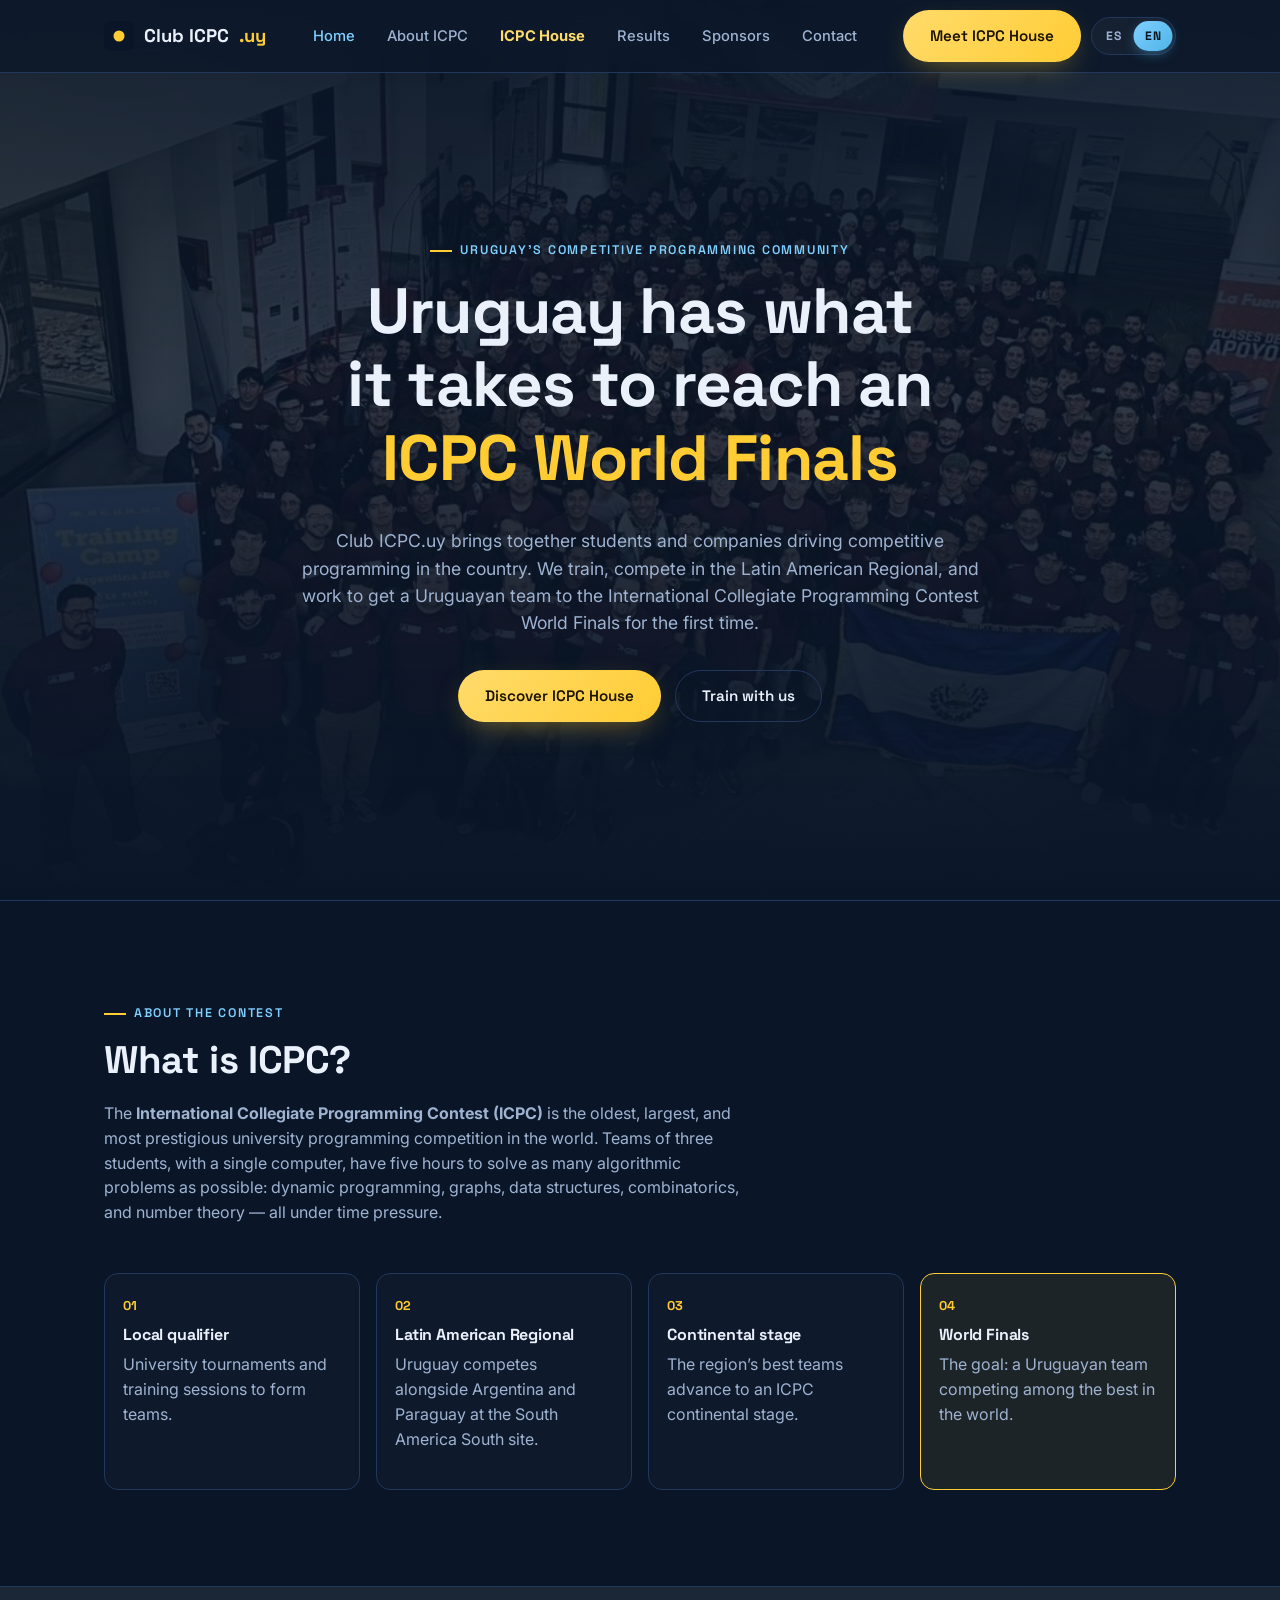
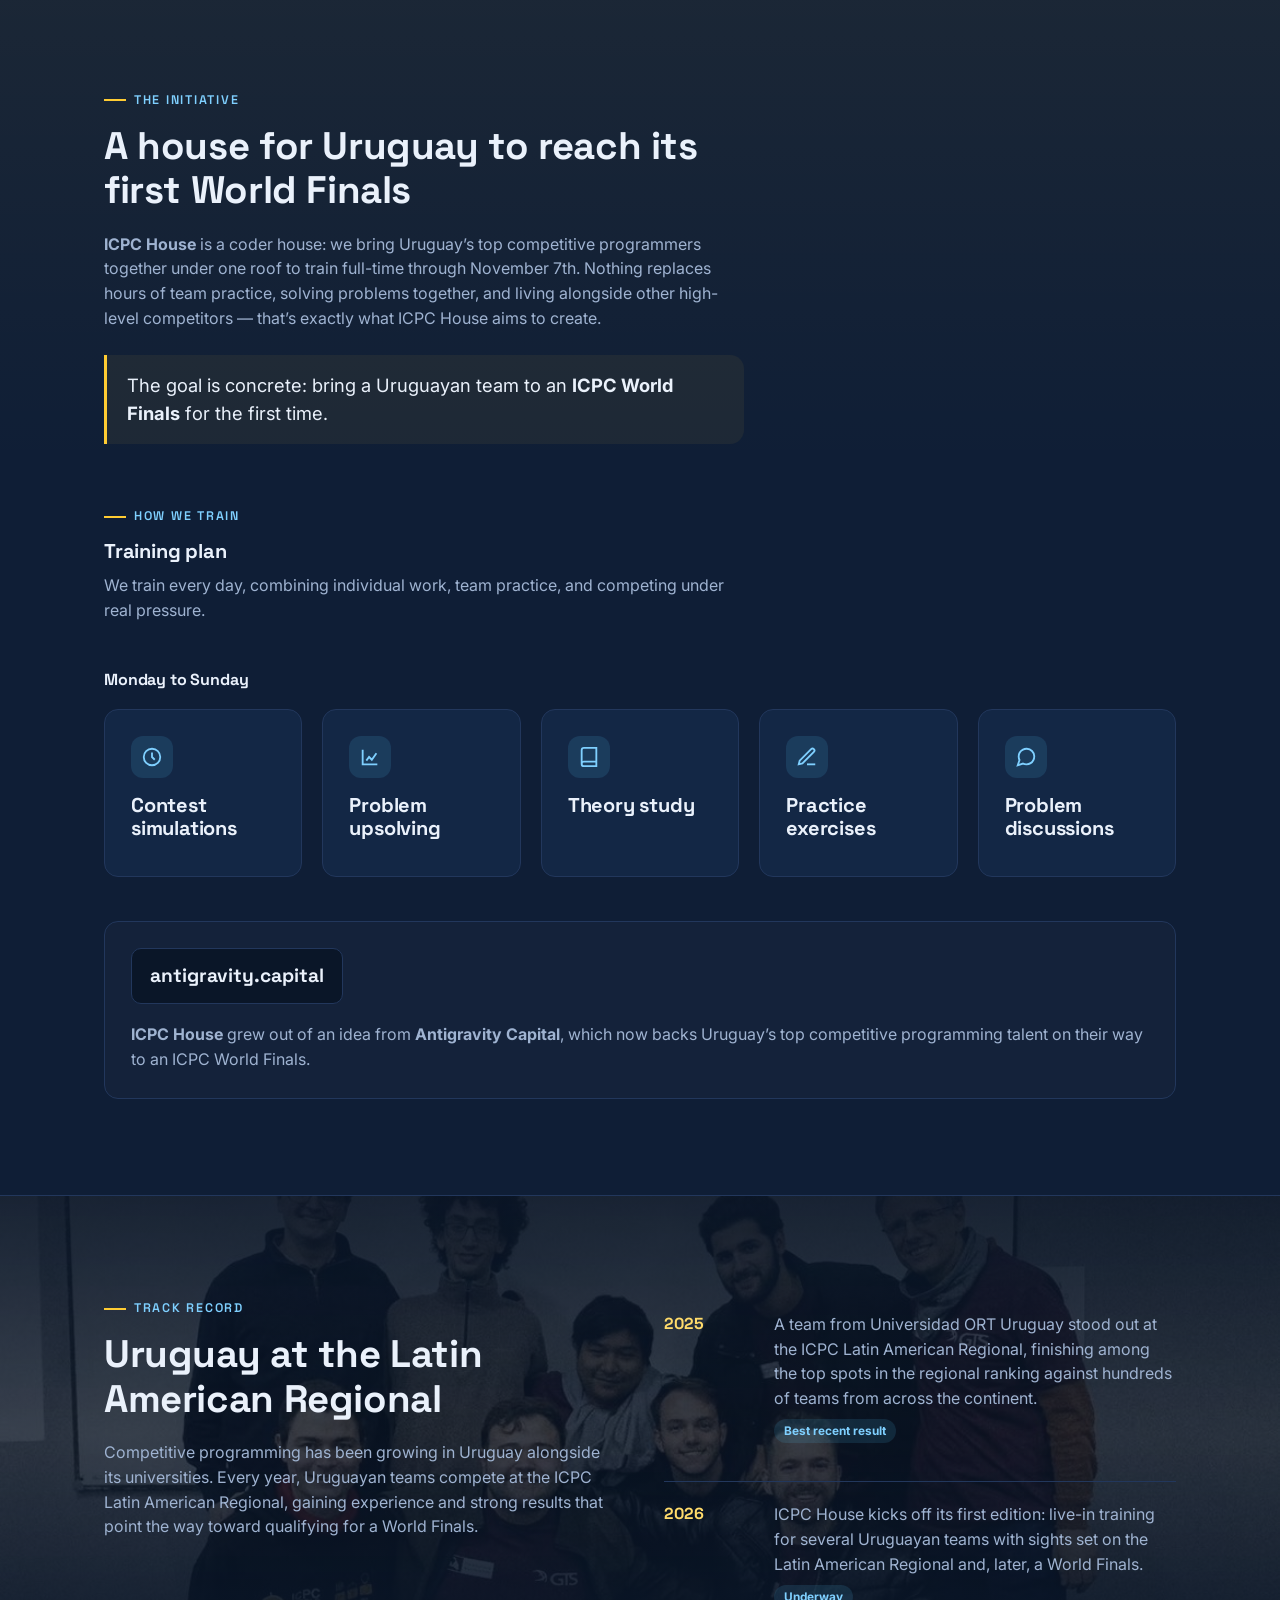
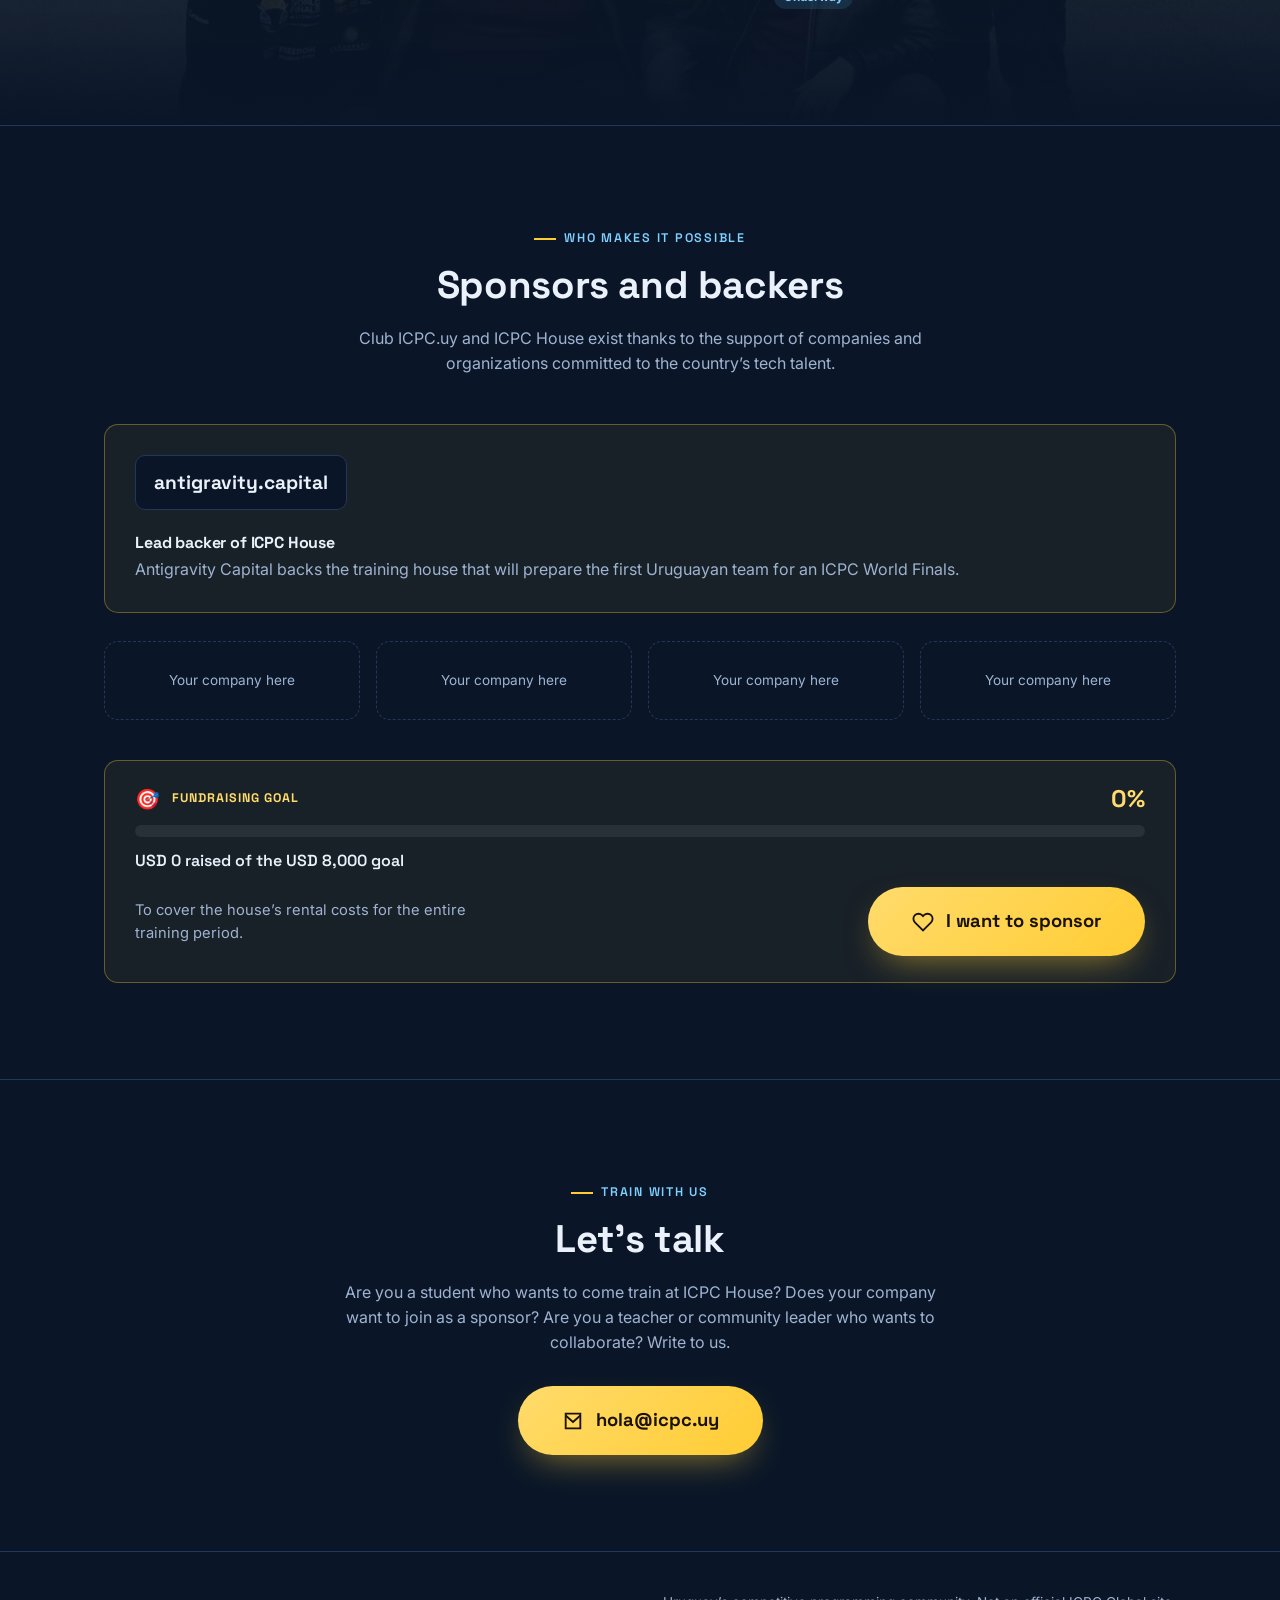
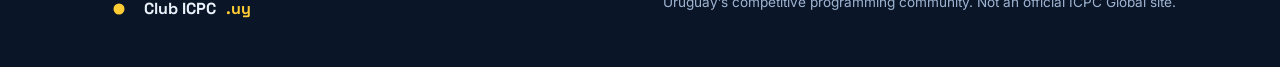
==== index.html @ 66225a26 "Merge main and resolve conflicts with the new redesign main got a substantial redesign since this br" ====
<!doctype html>
<html lang="en">
<head>
  <meta charset="UTF-8">
  <meta name="viewport" content="width=device-width, initial-scale=1">
  <title id="doc-title">Club ICPC.uy — On the Road to a World Finals</title>
  <meta id="meta-description" name="description" content="Club ICPC.uy brings together the country's top competitive programmers. Meet ICPC House, the initiative preparing the first Uruguayan team for an ICPC World Finals.">
  <link rel="icon" href="assets/favicon.svg" type="image/svg+xml">
  <link rel="preconnect" href="https://fonts.googleapis.com">
  <link rel="preconnect" href="https://fonts.gstatic.com" crossorigin>
  <link href="https://fonts.googleapis.com/css2?family=Inter:wght@400;500;600;700&family=Space+Grotesk:wght@500;600;700&display=swap" rel="stylesheet">
  <link rel="stylesheet" href="css/style.css?v=3">

  <meta id="meta-og-title" property="og:title" content="Club ICPC.uy — On the Road to a World Finals">
  <meta id="meta-og-description" property="og:description" content="Meet ICPC House, the house preparing the first Uruguayan team for an ICPC World Finals.">
  <meta property="og:type" content="website">
  <meta property="og:url" content="https://icpc.uy/">
</head>
<body>

  <header class="site-header" id="site-header">
    <div class="container">
      <a href="#inicio" class="brand">
        <span class="sun">
          <svg viewBox="0 0 64 64" xmlns="http://www.w3.org/2000/svg" aria-hidden="true">
            <circle cx="32" cy="32" r="16" fill="#ffcc33"/>
          </svg>
        </span>
        Club ICPC<span class="uy">.uy</span>
      </a>

      <nav class="main-nav" id="main-nav">
        <a href="#inicio" data-i18n="nav.inicio">Home</a>
        <a href="#sobre-icpc" data-i18n="nav.sobre">About ICPC</a>
        <a href="#icpc-house" class="highlight" data-i18n="nav.house">ICPC House</a>
        <a href="#resultados" data-i18n="nav.resultados">Results</a>
        <a href="#patrocinadores" data-i18n="nav.patrocinadores">Sponsors</a>
        <a href="#contacto" data-i18n="nav.contacto">Contact</a>
      </nav>

      <div class="header-cta">
        <a href="#icpc-house" class="btn btn-primary" data-i18n="header.cta">Meet ICPC House</a>
        <button class="lang-toggle" id="lang-toggle" type="button" aria-label="Switch language / Cambiar idioma">
          <span class="lang-thumb" aria-hidden="true"></span>
          <span class="lang-option" data-lang-option="es">ES</span>
          <span class="lang-option" data-lang-option="en">EN</span>
        </button>
        <button class="nav-toggle" id="nav-toggle" data-i18n-attr-aria-label="header.toggleAria" aria-label="Open menu" aria-expanded="false">
          <svg width="20" height="20" viewBox="0 0 24 24" fill="none" stroke="currentColor" stroke-width="2"><path d="M3 6h18M3 12h18M3 18h18"/></svg>
        </button>
      </div>
    </div>
  </header>

  <main>

    <!-- HERO -->
    <section class="hero has-photo" id="inicio">
      <div class="container hero-inner">
        <div class="eyebrow" data-i18n="hero.eyebrow">Uruguay’s competitive programming community</div>
        <h1 data-i18n-html="hero.h1">Uruguay has what it takes to reach an <span class="accent">ICPC World Finals</span></h1>
        <p class="hero-lede" data-i18n="hero.lede">Club ICPC.uy brings together students and companies driving competitive programming in the country. We train, compete in the Latin American Regional, and work to get a Uruguayan team to the International Collegiate Programming Contest World Finals for the first time.</p>
        <div class="hero-actions">
          <a href="#icpc-house" class="btn btn-primary" data-i18n="hero.btnPrimary">Discover ICPC House</a>
          <a href="#contacto" class="btn btn-outline" data-i18n="hero.btnOutline">Train with us</a>
        </div>
      </div>
    </section>

    <!-- SOBRE ICPC -->
    <section class="section" id="sobre-icpc">
      <div class="container">
        <div class="section-head">
          <div class="eyebrow" data-i18n="about.eyebrow">About the contest</div>
          <h2 data-i18n="about.h2">What is ICPC?</h2>
          <p data-i18n-html="about.p1">The <strong>International Collegiate Programming Contest (ICPC)</strong> is the oldest, largest, and most prestigious university programming competition in the world. Teams of three students, with a single computer, have five hours to solve as many algorithmic problems as possible: dynamic programming, graphs, data structures, combinatorics, and number theory — all under time pressure.</p>
        </div>

        <div class="path">
          <div class="path-step">
            <div class="n">01</div>
            <h4 data-i18n="about.path1.h4">Local qualifier</h4>
            <p data-i18n="about.path1.p">University tournaments and training sessions to form teams.</p>
          </div>
          <div class="path-step">
            <div class="n">02</div>
            <h4 data-i18n="about.path2.h4">Latin American Regional</h4>
            <p data-i18n="about.path2.p">Uruguay competes alongside Argentina and Paraguay at the South America South site.</p>
          </div>
          <div class="path-step">
            <div class="n">03</div>
            <h4 data-i18n="about.path3.h4">Continental stage</h4>
            <p data-i18n="about.path3.p">The region’s best teams advance to an ICPC continental stage.</p>
          </div>
          <div class="path-step is-goal">
            <div class="n">04</div>
            <h4 data-i18n="about.path4.h4">World Finals</h4>
            <p data-i18n="about.path4.p">The goal: a Uruguayan team competing among the best in the world.</p>
          </div>
        </div>
      </div>
    </section>

    <!-- ICPC HOUSE -->
    <section class="section" id="icpc-house">
      <div class="container">
        <div class="section-head">
          <div class="eyebrow" data-i18n="house.eyebrow">The initiative</div>
          <h2 data-i18n="house.h2">A house for Uruguay to reach its first World Finals</h2>
          <p data-i18n-html="house.p1"><strong>ICPC House</strong> is a coder house: we bring Uruguay’s top competitive programmers together under one roof to train full-time through November 7th. Nothing replaces hours of team practice, solving problems together, and living alongside other high-level competitors — that’s exactly what ICPC House aims to create.</p>
          <p class="goal-callout" data-i18n-html="house.p2">The goal is concrete: bring a Uruguayan team to an <strong>ICPC World Finals</strong> for the first time.</p>
        </div>

        <div class="section-head" style="margin-top:56px;">
          <div class="eyebrow" data-i18n="house.plan.eyebrow">How we train</div>
          <h3 data-i18n="house.plan.h3">Training plan</h3>
          <p data-i18n="house.plan.p">We train every day, combining individual work, team practice, and competing under real pressure.</p>
        </div>

        <h4 style="margin:44px 0 0;" data-i18n="house.scheduleHead">Monday to Sunday</h4>

        <div class="house-features house-features--auto">
          <div class="feature-card">
            <div class="icon">
              <svg width="22" height="22" viewBox="0 0 24 24" fill="none" stroke="currentColor" stroke-width="2"><circle cx="12" cy="12" r="9"/><path d="M12 7v5l3 3"/></svg>
            </div>
            <h3 data-i18n="house.schedule.a1">Contest simulations</h3>
          </div>
          <div class="feature-card">
            <div class="icon">
              <svg width="22" height="22" viewBox="0 0 24 24" fill="none" stroke="currentColor" stroke-width="2"><path d="M4 4v16h16M8 16l3-4 3 3 5-7"/></svg>
            </div>
            <h3 data-i18n="house.schedule.a2">Problem upsolving</h3>
          </div>
          <div class="feature-card">
            <div class="icon">
              <svg width="22" height="22" viewBox="0 0 24 24" fill="none" stroke="currentColor" stroke-width="2"><path d="M4 19.5A2.5 2.5 0 016.5 17H20M4 4.5A2.5 2.5 0 016.5 2H20v20H6.5A2.5 2.5 0 014 19.5v-15z"/></svg>
            </div>
            <h3 data-i18n="house.schedule.a3">Theory study</h3>
          </div>
          <div class="feature-card">
            <div class="icon">
              <svg width="22" height="22" viewBox="0 0 24 24" fill="none" stroke="currentColor" stroke-width="2"><path d="M12 20h9"/><path d="M16.5 3.5a2.12 2.12 0 013 3L7 19l-4 1 1-4 12.5-12.5z"/></svg>
            </div>
            <h3 data-i18n="house.schedule.a4">Practice exercises</h3>
          </div>
          <div class="feature-card">
            <div class="icon">
              <svg width="22" height="22" viewBox="0 0 24 24" fill="none" stroke="currentColor" stroke-width="2"><path d="M21 11.5a8.38 8.38 0 01-.9 3.8 8.5 8.5 0 01-7.6 4.7 8.38 8.38 0 01-3.8-.9L3 21l1.9-5.7a8.38 8.38 0 01-.9-3.8 8.5 8.5 0 014.7-7.6 8.38 8.38 0 013.8-.9h.5a8.48 8.48 0 018 8v.5z"/></svg>
            </div>
            <h3 data-i18n="house.schedule.a5">Problem discussions</h3>
          </div>
        </div>

        <div class="house-driver">
          <a class="driver-logo" href="https://antigravity.capital" target="_blank" rel="noopener">antigravity.capital</a>
          <p style="margin:0;" data-i18n-html="house.driverP"><strong>ICPC House</strong> grew out of an idea from <strong>Antigravity Capital</strong>, which now backs Uruguay’s top competitive programming talent on their way to an ICPC World Finals.</p>
        </div>
      </div>
    </section>

    <!-- RESULTADOS -->
    <section class="section has-photo" id="resultados">
      <div class="container two-col">
        <div>
          <div class="section-head">
            <div class="eyebrow" data-i18n="results.eyebrow">Track record</div>
            <h2 data-i18n="results.h2">Uruguay at the Latin American Regional</h2>
            <p data-i18n="results.p">Competitive programming has been growing in Uruguay alongside its universities. Every year, Uruguayan teams compete at the ICPC Latin American Regional, gaining experience and strong results that point the way toward qualifying for a World Finals.</p>
          </div>
        </div>

        <div class="timeline">
          <div class="timeline-item">
            <div class="year">2025</div>
            <div>
              <p style="margin-bottom:0;" data-i18n="results.item1.p">A team from Universidad ORT Uruguay stood out at the ICPC Latin American Regional, finishing among the top spots in the regional ranking against hundreds of teams from across the continent.</p>
              <span class="badge" data-i18n="results.item1.badge">Best recent result</span>
            </div>
          </div>
          <div class="timeline-item">
            <div class="year">2026</div>
            <div>
              <p style="margin-bottom:0;" data-i18n="results.item2.p">ICPC House kicks off its first edition: live-in training for several Uruguayan teams with sights set on the Latin American Regional and, later, a World Finals.</p>
              <span class="badge" data-i18n="results.item2.badge">Underway</span>
            </div>
          </div>
        </div>
      </div>
    </section>

    <!-- PATROCINADORES -->
    <section class="section" id="patrocinadores">
      <div class="container">
        <div class="section-head center">
          <div class="eyebrow" data-i18n="sponsors.eyebrow">Who makes it possible</div>
          <h2 data-i18n="sponsors.h2">Sponsors and backers</h2>
          <p data-i18n="sponsors.p">Club ICPC.uy and ICPC House exist thanks to the support of companies and organizations committed to the country’s tech talent.</p>
        </div>

        <div class="sponsor-tiers">
          <div class="sponsor-main">
            <a class="driver-logo" href="https://antigravity.capital" target="_blank" rel="noopener">antigravity.capital</a>
            <div>
              <h4 style="margin-bottom:4px;" data-i18n="sponsors.mainH4">Lead backer of ICPC House</h4>
              <p style="margin:0;" data-i18n="sponsors.mainP">Antigravity Capital backs the training house that will prepare the first Uruguayan team for an ICPC World Finals.</p>
            </div>
          </div>

          <div class="sponsor-grid">
            <div class="sponsor-slot" data-i18n="sponsors.slot">Your company here</div>
            <div class="sponsor-slot" data-i18n="sponsors.slot">Your company here</div>
            <div class="sponsor-slot" data-i18n="sponsors.slot">Your company here</div>
            <div class="sponsor-slot" data-i18n="sponsors.slot">Your company here</div>
          </div>
        </div>

        <div class="funding-goal">
          <div class="funding-goal-top">
            <span class="funding-goal-icon" aria-hidden="true">🎯</span>
            <span class="funding-goal-label" data-i18n="house.goalLabel">Fundraising goal</span>
            <span class="funding-goal-pct" data-i18n="house.goalPct">0%</span>
          </div>
          <div class="progress" role="progressbar" aria-valuemin="0" aria-valuemax="100" aria-valuenow="0" data-i18n-attr-aria-label="house.goalLabel" aria-label="Fundraising goal">
            <div class="progress-fill" id="funding-bar" style="width:0%"></div>
          </div>
          <div class="funding-goal-amounts" data-i18n="house.goalProgress">USD 0 raised of the USD 8,000 goal</div>
          <div class="funding-goal-foot">
            <p data-i18n="house.goalP">To cover the house’s rental costs for the entire training period.</p>
            <a href="#contacto" class="btn-xl">
              <svg width="22" height="22" viewBox="0 0 24 24" fill="none" stroke="currentColor" stroke-width="2" aria-hidden="true"><path d="M20.84 4.61a5.5 5.5 0 00-7.78 0L12 5.67l-1.06-1.06a5.5 5.5 0 00-7.78 7.78l1.06 1.06L12 21.23l7.78-7.78 1.06-1.06a5.5 5.5 0 000-7.78z"/></svg>
              <span data-i18n="sponsors.btn">I want to sponsor</span>
            </a>
          </div>
        </div>
      </div>
    </section>

    <!-- CONTACTO -->
    <section class="section" id="contacto">
      <div class="container contact-inner">
        <div class="eyebrow" data-i18n="contact.eyebrow">Train with us</div>
        <h2 data-i18n="contact.h2">Let’s talk</h2>
        <p data-i18n="contact.p">Are you a student who wants to come train at ICPC House? Does your company want to join as a sponsor? Are you a teacher or community leader who wants to collaborate? Write to us.</p>
        <a class="btn-xl" href="mailto:hola@icpc.uy">
          <svg width="22" height="22" viewBox="0 0 24 24" fill="none" stroke="currentColor" stroke-width="2" aria-hidden="true"><path d="M4 4h16v16H4z"/><path d="M4 6l8 7 8-7"/></svg>
          hola@icpc.uy
        </a>
      </div>
    </section>

  </main>

  <footer>
    <div class="container footer-row">
      <div class="brand" style="font-size:1rem;">
        <span class="sun">
          <svg viewBox="0 0 64 64" xmlns="http://www.w3.org/2000/svg" aria-hidden="true"><circle cx="32" cy="32" r="16" fill="#ffcc33"/></svg>
        </span>
        Club ICPC<span class="uy">.uy</span>
      </div>
      <p class="footer-note" data-i18n="footer.note">Uruguay’s competitive programming community. Not an official ICPC Global site.</p>
    </div>
  </footer>

  <script src="js/i18n.js?v=3"></script>
  <script src="js/main.js?v=2"></script>
</body>
</html>
---- css/style.css ----
/* Club ICPC.uy — estilos base */

:root {
  --bg: #0a1628;
  --bg-alt: #0f1e36;
  --surface: #132745;
  --surface-2: #17305a;
  --border: #22375c;
  --text: #eaf1fb;
  --text-dim: #9fb3d1;
  --sky: #4fb4e8;
  --sky-strong: #7fd0ff;
  --gold: #ffcc33;
  --gold-strong: #ffdb6b;
  --danger: #ff6b6b;
  --radius: 14px;
  --max: 1120px;
  --font-head: "Space Grotesk", "Inter", system-ui, sans-serif;
  --font-body: "Inter", system-ui, -apple-system, sans-serif;
}

* { box-sizing: border-box; }

html { scroll-behavior: smooth; }

body {
  margin: 0;
  background: var(--bg);
  color: var(--text);
  font-family: var(--font-body);
  line-height: 1.55;
  -webkit-font-smoothing: antialiased;
}

body::before {
  content: "";
  position: fixed;
  inset: 0;
  z-index: -1;
  background:
    radial-gradient(60rem 40rem at 85% -10%, rgba(79, 180, 232, 0.16), transparent 60%),
    radial-gradient(50rem 35rem at -10% 20%, rgba(255, 204, 51, 0.10), transparent 55%),
    var(--bg);
}

img, svg { max-width: 100%; display: block; }

a { color: inherit; text-decoration: none; }

.container {
  max-width: var(--max);
  margin: 0 auto;
  padding: 0 24px;
}

h1, h2, h3, h4 {
  font-family: var(--font-head);
  line-height: 1.15;
  margin: 0 0 .5em;
  letter-spacing: -0.01em;
}

h2 { font-size: clamp(1.7rem, 3.2vw, 2.4rem); }
h3 { font-size: 1.25rem; }

p { color: var(--text-dim); margin: 0 0 1em; }

.eyebrow {
  display: inline-flex;
  align-items: center;
  gap: 8px;
  font-family: var(--font-head);
  font-size: .78rem;
  font-weight: 600;
  letter-spacing: .14em;
  text-transform: uppercase;
  color: var(--sky-strong);
  margin-bottom: 14px;
}

.eyebrow::before {
  content: "";
  width: 22px;
  height: 2px;
  background: var(--gold);
  display: inline-block;
}

.section {
  padding: 96px 0;
  border-top: 1px solid var(--border);
}

.section-head {
  max-width: 640px;
  margin: 0 0 48px;
}

.section-head.center { margin-inline: auto; text-align: center; }

/* Buttons */
.btn {
  display: inline-flex;
  align-items: center;
  justify-content: center;
  gap: 8px;
  padding: 13px 26px;
  border-radius: 999px;
  font-family: var(--font-head);
  font-weight: 600;
  font-size: .95rem;
  border: 1px solid transparent;
  cursor: pointer;
  transition: transform .15s ease, box-shadow .15s ease, background .15s ease, border-color .15s ease;
  white-space: nowrap;
}

.btn:hover { transform: translateY(-2px); }

.btn-primary {
  background: linear-gradient(135deg, var(--gold-strong), var(--gold));
  color: #1a1200;
  box-shadow: 0 10px 30px -12px rgba(255, 204, 51, 0.55);
}

.btn-primary:hover { box-shadow: 0 14px 34px -10px rgba(255, 204, 51, 0.65); }

.btn-outline {
  background: transparent;
  color: var(--text);
  border-color: var(--border);
}

.btn-outline:hover { border-color: var(--sky); color: var(--sky-strong); }

/* Header */
.site-header {
  position: fixed;
  top: 0; left: 0; right: 0;
  z-index: 100;
  backdrop-filter: blur(14px);
  background: rgba(10, 22, 40, 0.72);
  border-bottom: 1px solid var(--border);
}

.site-header .container {
  display: flex;
  align-items: center;
  justify-content: space-between;
  height: 72px;
}

.brand {
  display: flex;
  align-items: center;
  gap: 10px;
  font-family: var(--font-head);
  font-weight: 700;
  font-size: 1.15rem;
  white-space: nowrap;
}

.brand .sun {
  width: 30px; height: 30px;
  border-radius: 8px;
  background: var(--bg);
  display: grid;
  place-items: center;
}

.brand .sun svg { width: 22px; height: 22px; }

.brand .uy { color: var(--gold); }

nav.main-nav {
  display: flex;
  align-items: center;
  gap: 4px;
}

nav.main-nav a {
  padding: 10px 14px;
  border-radius: 999px;
  font-size: .92rem;
  font-weight: 500;
  color: var(--text-dim);
  white-space: nowrap;
  transition: color .15s ease, background .15s ease;
}

nav.main-nav a:hover { color: var(--text); background: rgba(255,255,255,0.05); }

nav.main-nav a.is-active { color: var(--sky-strong); }

nav.main-nav a.highlight {
  color: var(--gold-strong);
  font-weight: 700;
}

.header-cta { display: flex; align-items: center; gap: 10px; }

.nav-toggle {
  display: none;
  background: transparent;
  border: 1px solid var(--border);
  border-radius: 10px;
  width: 42px; height: 42px;
  color: var(--text);
  cursor: pointer;
  align-items: center;
  justify-content: center;
}

.lang-toggle {
  position: relative;
  display: inline-flex;
  align-items: center;
  gap: 2px;
  background: rgba(255, 255, 255, 0.03);
  border: 1px solid var(--border);
  border-radius: 999px;
  padding: 3px;
  cursor: pointer;
  transition: border-color .15s ease;
}

.lang-toggle:hover { border-color: var(--sky); }

.lang-toggle:focus-visible {
  outline: 2px solid var(--sky-strong);
  outline-offset: 2px;
}

.lang-thumb {
  position: absolute;
  top: 3px;
  left: 3px;
  width: calc(50% - 3px);
  height: calc(100% - 6px);
  border-radius: 999px;
  background: linear-gradient(135deg, var(--sky-strong), var(--sky));
  box-shadow: 0 4px 14px -4px rgba(79, 180, 232, 0.65);
  transition: transform .28s cubic-bezier(.65, 0, .35, 1);
  z-index: 0;
}

.lang-toggle[data-active="en"] .lang-thumb { transform: translateX(100%); }

.lang-option {
  position: relative;
  z-index: 1;
  display: inline-block;
  min-width: 26px;
  padding: 7px 11px;
  border-radius: 999px;
  text-align: center;
  font-family: var(--font-head);
  font-size: .76rem;
  font-weight: 700;
  letter-spacing: .04em;
  color: var(--text-dim);
  transition: color .2s ease;
}

.lang-option.is-active { color: #051524; }

/* Fondo fotografico. La foto va en ::before y el degradado en ::after,
   ambos por debajo del contenido, que sube a z-index 1. La opacidad se
   regula por seccion con --photo-opacity. */
.has-photo { position: relative; isolation: isolate; }

.has-photo > * { position: relative; z-index: 1; }

.has-photo::before,
.has-photo::after {
  content: "";
  position: absolute;
  inset: 0;
  z-index: 0;
  pointer-events: none;
}

.has-photo::before {
  background-image: var(--photo);
  background-size: cover;
  background-position: var(--photo-position, center);
  opacity: var(--photo-opacity, .12);
}

.has-photo::after {
  background: linear-gradient(180deg,
    rgba(10, 22, 40, .82) 0%,
    rgba(10, 22, 40, .45) 45%,
    var(--bg) 100%);
}

/* Hero: ocupa el viewport completo, contenido centrado.
   El padding superior es mayor que el inferior para compensar
   el header fijo de 72px y que el bloque quede optimamente centrado. */
.hero {
  position: relative;
  overflow: hidden;
  min-height: 100vh;
  min-height: 100svh;
  display: flex;
  align-items: center;
  padding: 128px 0 72px;
  --photo: url("../assets/training-camp.jpg");
  --photo-opacity: .30;
}

#resultados {
  --photo: url("../assets/equipo.jpg");
  --photo-opacity: .38;
  /* Encuadre alto: las caras estan en la franja superior de la foto. */
  --photo-position: center 25%;
}

.hero-inner { text-align: center; }

.hero h1 {
  font-size: clamp(2.4rem, 5.5vw, 4rem);
  max-width: 20ch;
  margin-inline: auto;
  text-wrap: balance;
}

.hero h1 .accent { color: var(--gold); }

.hero-lede {
  font-size: 1.1rem;
  max-width: 62ch;
  margin-inline: auto;
  text-wrap: pretty;
}

.hero-actions {
  display: flex;
  gap: 14px;
  flex-wrap: wrap;
  justify-content: center;
  margin-top: 34px;
}

/* Logic path (about section) */
.path {
  display: grid;
  grid-template-columns: repeat(4, 1fr);
  gap: 16px;
}

.path-step {
  position: relative;
  padding: 22px 18px;
  border: 1px solid var(--border);
  border-radius: var(--radius);
  background: rgba(255,255,255,0.02);
}

.path-step .n {
  font-family: var(--font-head);
  font-size: .8rem;
  font-weight: 700;
  color: var(--gold);
  margin-bottom: 10px;
}

.path-step.is-goal {
  border-color: var(--gold);
  background: rgba(255, 204, 51, 0.08);
}

.two-col {
  display: grid;
  grid-template-columns: 1fr 1fr;
  gap: 48px;
  align-items: start;
}

/* Timeline / results */
.timeline {
  display: grid;
  gap: 18px;
}

.timeline-item {
  display: grid;
  grid-template-columns: 90px 1fr;
  gap: 20px;
  padding: 20px 0;
  border-top: 1px solid var(--border);
}

.timeline-item:first-child { border-top: none; }

.timeline-item .year {
  font-family: var(--font-head);
  font-weight: 700;
  color: var(--gold-strong);
}

.timeline-item .badge {
  display: inline-block;
  margin-top: 8px;
  padding: 3px 10px;
  border-radius: 999px;
  background: rgba(79, 180, 232, 0.14);
  color: var(--sky-strong);
  font-size: .74rem;
  font-weight: 700;
}

/* ICPC House */
#icpc-house {
  background:
    linear-gradient(180deg, rgba(255, 204, 51, 0.05), transparent 40%),
    var(--bg-alt);
}

.house-features {
  display: grid;
  grid-template-columns: repeat(3, 1fr);
  gap: 20px;
  margin: 40px 0;
}

/* Variante para listas de actividades: se acomodan solas sin filas huérfanas */
.house-features--auto {
  grid-template-columns: repeat(auto-fit, minmax(190px, 1fr));
  margin-top: 20px;
}

.feature-card {
  padding: 26px;
  border-radius: var(--radius);
  border: 1px solid var(--border);
  background: var(--surface);
}

.feature-card .icon {
  width: 42px; height: 42px;
  border-radius: 12px;
  background: rgba(79, 180, 232, 0.14);
  display: grid;
  place-items: center;
  margin-bottom: 16px;
  color: var(--sky-strong);
}

.goal-callout {
  margin: 24px 0 0;
  padding: 16px 20px;
  border-left: 3px solid var(--gold);
  background: rgba(255, 204, 51, 0.06);
  border-radius: 0 var(--radius) var(--radius) 0;
  color: var(--text);
  font-size: 1.15rem;
}

.funding-goal {
  padding: 26px 30px;
  border-radius: var(--radius);
  border: 1px solid rgba(255, 204, 51, 0.35);
  background: rgba(255, 204, 51, 0.06);
  margin: 40px 0 0;
}

.funding-goal-top {
  display: flex;
  align-items: center;
  gap: 12px;
  margin-bottom: 14px;
}

.funding-goal-icon { font-size: 1.25rem; line-height: 1; }

.funding-goal-label {
  font-family: var(--font-head);
  font-size: .78rem;
  font-weight: 700;
  letter-spacing: .08em;
  text-transform: uppercase;
  color: var(--gold-strong);
}

/* El porcentaje se empuja al extremo opuesto del rotulo. */
.funding-goal-pct {
  margin-left: auto;
  font-family: var(--font-head);
  font-size: 1.5rem;
  font-weight: 700;
  color: var(--gold-strong);
  line-height: 1;
}

.progress {
  height: 12px;
  border-radius: 999px;
  background: rgba(255, 255, 255, 0.07);
  overflow: hidden;
}

.progress-fill {
  height: 100%;
  border-radius: 999px;
  background: linear-gradient(90deg, var(--gold), var(--gold-strong));
  transition: width .6s cubic-bezier(.65, 0, .35, 1);
}

.funding-goal-amounts {
  margin-top: 12px;
  font-family: var(--font-head);
  font-weight: 600;
  color: var(--text);
}

/* En ancho holgado la descripcion y el CTA comparten fila; en angosto se apilan. */
.funding-goal-foot {
  display: flex;
  align-items: center;
  justify-content: space-between;
  gap: 24px;
  flex-wrap: wrap;
  margin-top: 14px;
}

.funding-goal-foot p { margin: 0; max-width: 40ch; font-size: .92rem; }

.house-driver {
  display: flex;
  align-items: center;
  gap: 18px;
  flex-wrap: wrap;
  margin-top: 44px;
  padding: 26px;
  border-radius: var(--radius);
  border: 1px solid var(--border);
  background: rgba(255,255,255,0.02);
}

.driver-logo {
  font-family: var(--font-head);
  font-weight: 700;
  font-size: 1.2rem;
  padding: 12px 18px;
  border-radius: 10px;
  border: 1px solid var(--border);
  background: var(--bg);
  color: var(--text);
  transition: border-color .15s ease, color .15s ease;
}

a.driver-logo:hover { border-color: var(--sky); color: var(--sky-strong); }

/* Sponsors */
.sponsor-tiers { display: grid; gap: 28px; }

.sponsor-main {
  display: flex;
  align-items: center;
  gap: 24px;
  flex-wrap: wrap;
  padding: 30px;
  border-radius: var(--radius);
  border: 1px solid rgba(255, 204, 51, 0.35);
  background: rgba(255, 204, 51, 0.06);
}

.sponsor-grid {
  display: grid;
  grid-template-columns: repeat(4, 1fr);
  gap: 16px;
}

.sponsor-slot {
  padding: 28px 16px;
  border-radius: var(--radius);
  border: 1px dashed var(--border);
  text-align: center;
  color: var(--text-dim);
  font-size: .85rem;
}

/* Contact */
.contact-inner {
  text-align: center;
  max-width: 640px;
  margin-inline: auto;
}

.contact-inner p { margin-bottom: 32px; }

/* CTA grande: pill dorado. Se usa en recaudacion y en contacto. */
.btn-xl {
  display: inline-flex;
  align-items: center;
  gap: 12px;
  padding: 20px 44px;
  border-radius: 999px;
  background: linear-gradient(135deg, var(--gold-strong), var(--gold));
  color: #1a1200;
  font-family: var(--font-head);
  font-weight: 700;
  font-size: 1.15rem;
  box-shadow: 0 14px 36px -14px rgba(255, 204, 51, 0.6);
  transition: transform .15s ease, box-shadow .15s ease;
  white-space: nowrap;
}

.btn-xl:hover {
  transform: translateY(-2px);
  box-shadow: 0 18px 44px -12px rgba(255, 204, 51, 0.7);
}

/* Footer */
footer {
  border-top: 1px solid var(--border);
  padding: 40px 0;
}

.footer-row {
  display: flex;
  justify-content: space-between;
  align-items: center;
  flex-wrap: wrap;
  gap: 16px;
}

.footer-note { font-size: .85rem; color: var(--text-dim); }

/* Responsive */
@media (max-width: 900px) {
  nav.main-nav { display: none; }
  .nav-toggle { display: inline-flex; }
  .two-col { grid-template-columns: 1fr; }
  .path { grid-template-columns: repeat(2, 1fr); }
  .house-features { grid-template-columns: 1fr; }
  .sponsor-grid { grid-template-columns: repeat(2, 1fr); }
}

@media (max-width: 900px) {
  .site-header.nav-open nav.main-nav {
    display: flex;
    position: absolute;
    top: 72px; left: 0; right: 0;
    flex-direction: column;
    align-items: stretch;
    padding: 12px 24px 24px;
    background: var(--bg-alt);
    border-bottom: 1px solid var(--border);
    box-shadow: 0 20px 40px -20px rgba(0, 0, 0, 0.6);
    gap: 2px;
  }
}

@media (max-width: 560px) {
  .hero { padding-top: 140px; }
  /* El CTA del header no entra junto al logo, el switch de idioma y el
     hamburguesa. Se oculta: el mismo destino esta en el menu y en el hero. */
  .header-cta .btn-primary { display: none; }

  /* A este ancho el pill con padding fijo se desborda de su contenedor:
     pasa a ocupar el ancho completo y puede partir el texto antes que salirse. */
  .btn-xl {
    width: 100%;
    justify-content: center;
    padding: 18px 20px;
    font-size: 1rem;
    white-space: normal;
  }
}
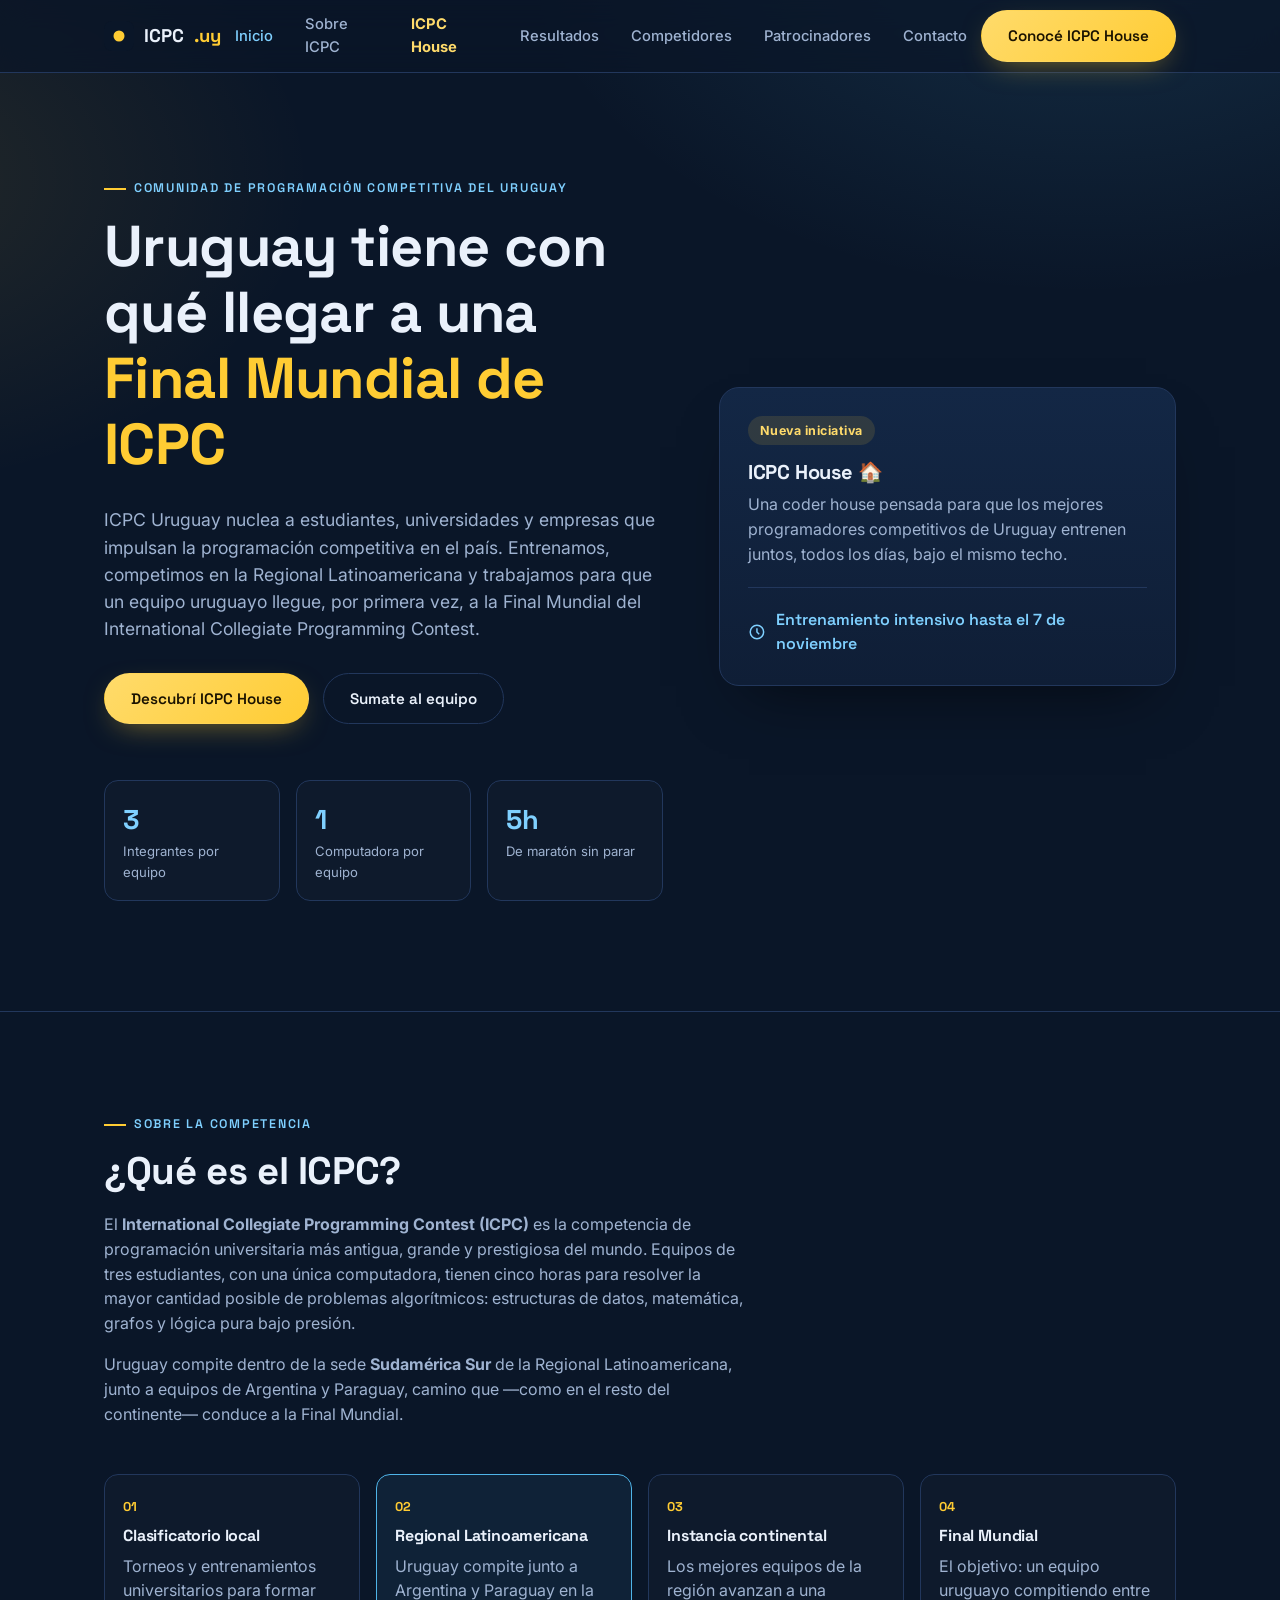
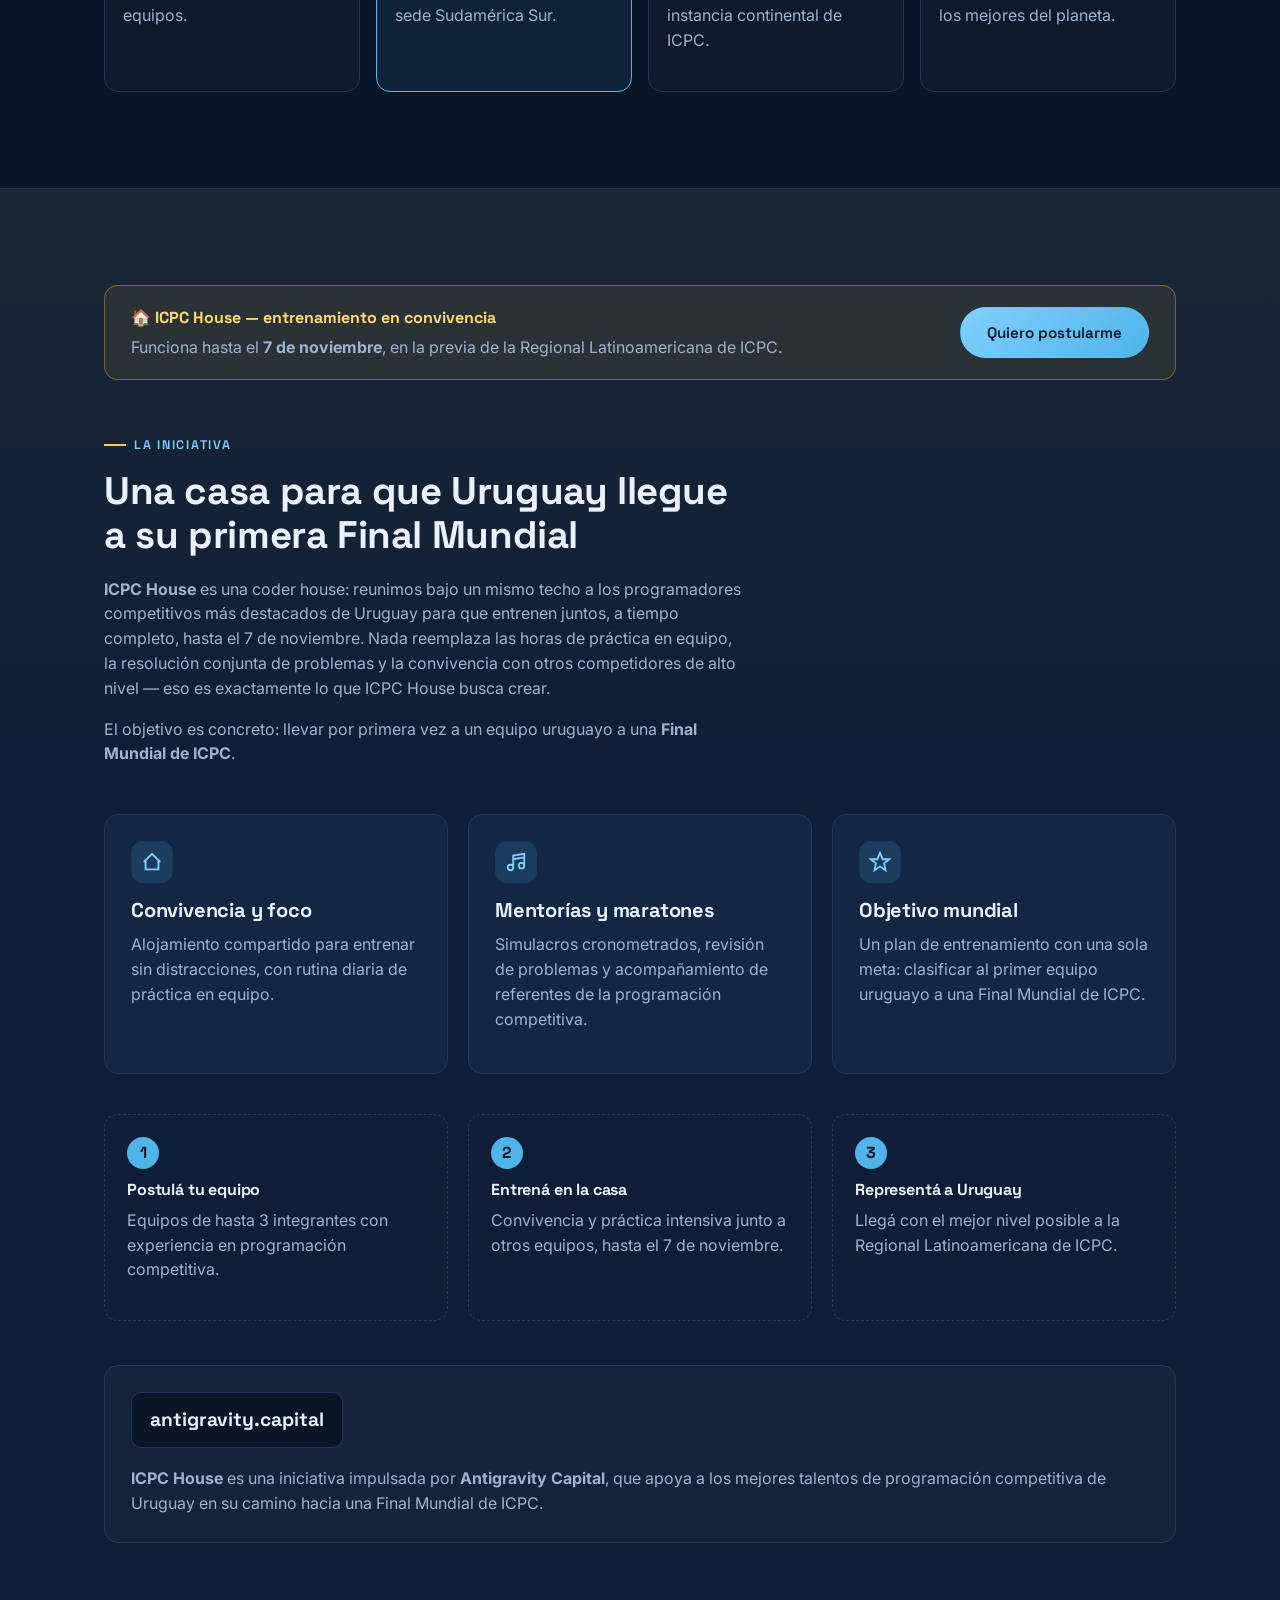
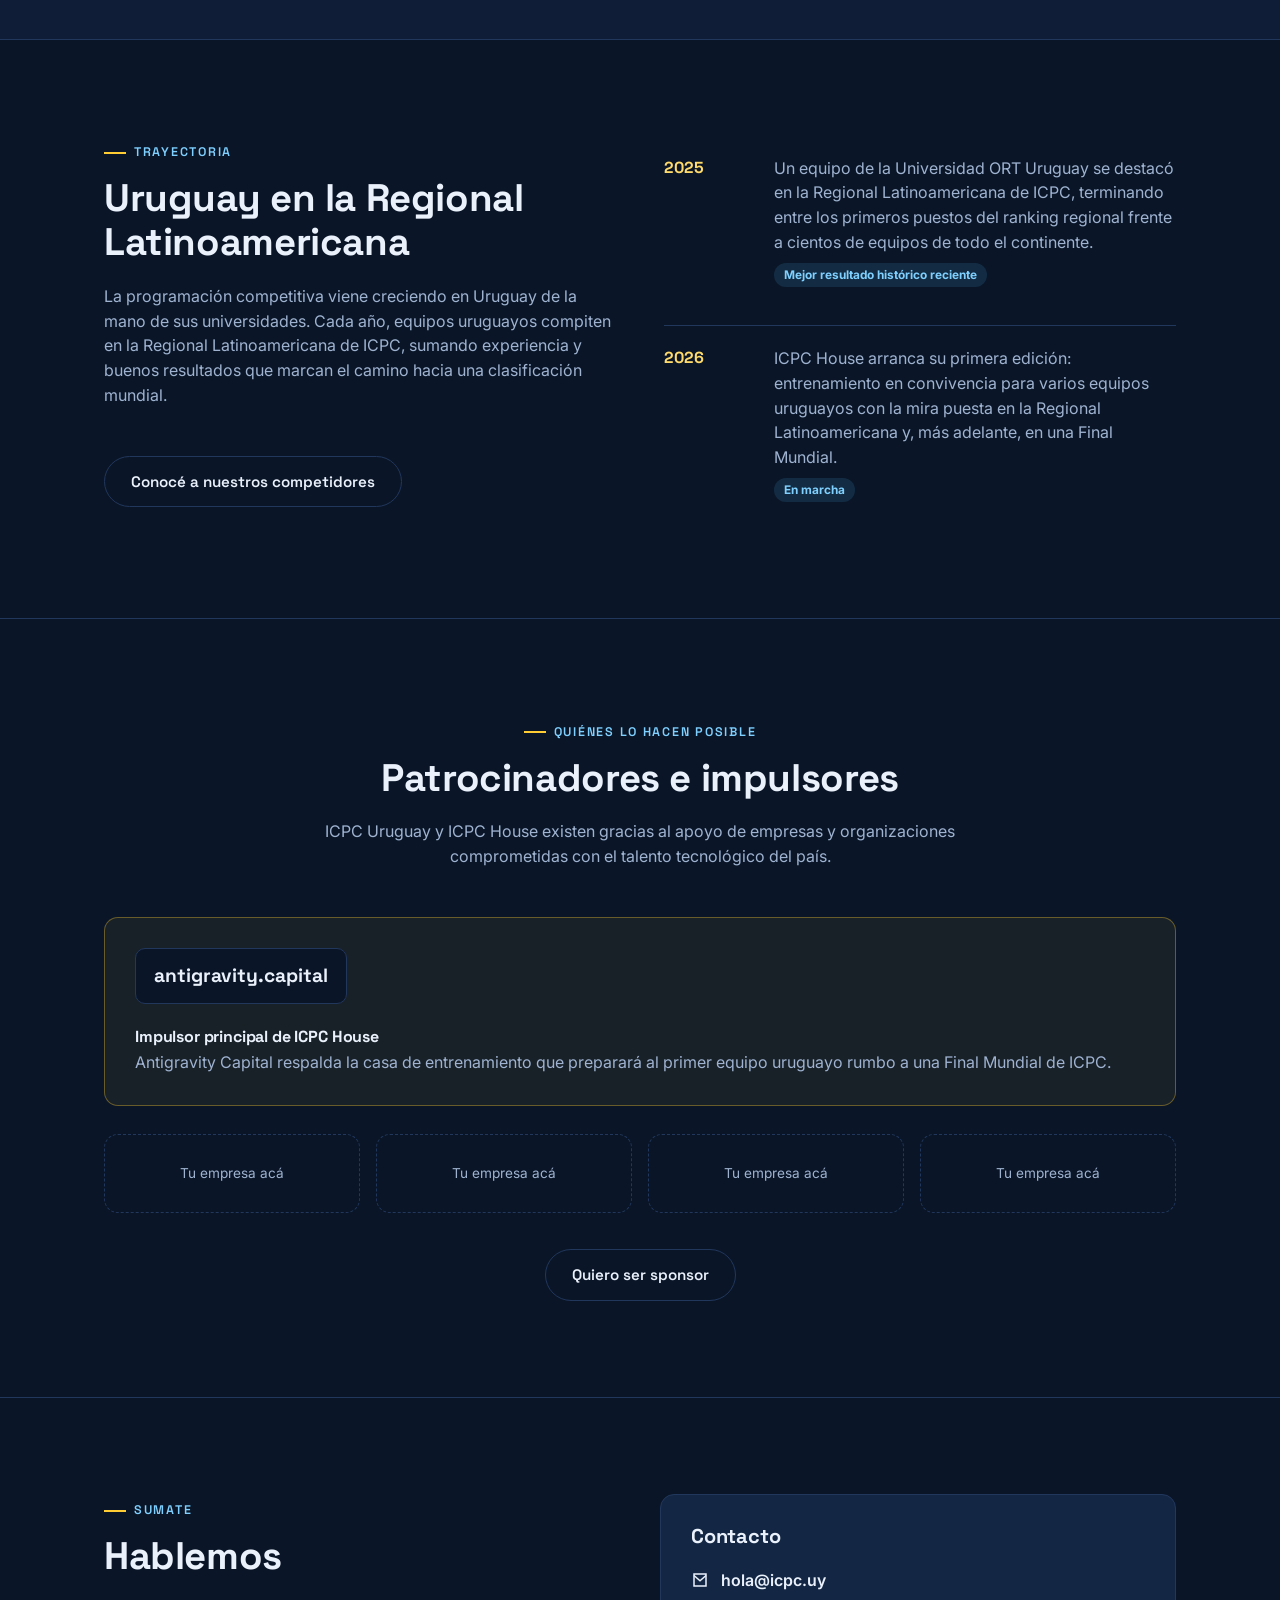
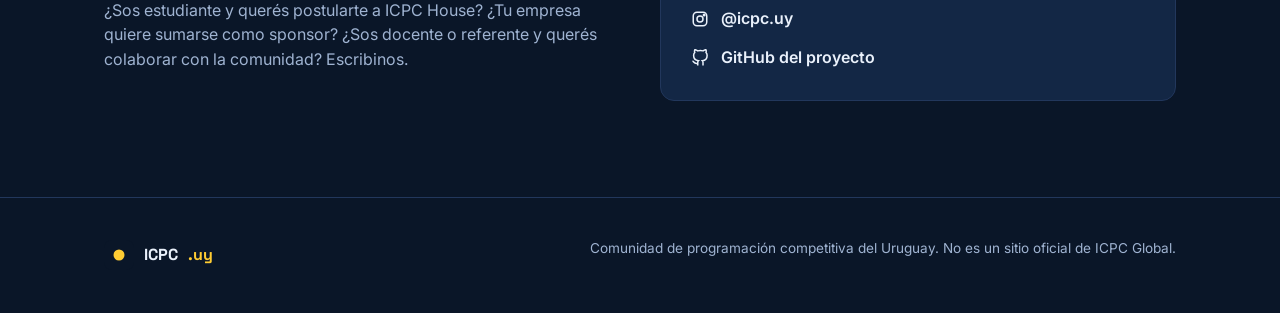
==== commit 6113891c: "Agregar página de Competidores agrupada por equipos Nueva página competidores.html con 3 bloques de " ====
--- a/index.html
+++ b/index.html
@@ -1,18 +1,18 @@
 <!doctype html>
-<html lang="en">
+<html lang="es-UY">
 <head>
   <meta charset="UTF-8">
   <meta name="viewport" content="width=device-width, initial-scale=1">
-  <title id="doc-title">Club ICPC.uy — On the Road to a World Finals</title>
-  <meta id="meta-description" name="description" content="Club ICPC.uy brings together the country's top competitive programmers. Meet ICPC House, the initiative preparing the first Uruguayan team for an ICPC World Finals.">
+  <title>ICPC Uruguay — Rumbo a una Final Mundial</title>
+  <meta name="description" content="ICPC Uruguay reúne a los mejores programadores competitivos del país. Conocé ICPC House, la iniciativa que prepara al primer equipo uruguayo para una Final Mundial de ICPC.">
   <link rel="icon" href="assets/favicon.svg" type="image/svg+xml">
   <link rel="preconnect" href="https://fonts.googleapis.com">
   <link rel="preconnect" href="https://fonts.gstatic.com" crossorigin>
   <link href="https://fonts.googleapis.com/css2?family=Inter:wght@400;500;600;700&family=Space+Grotesk:wght@500;600;700&display=swap" rel="stylesheet">
-  <link rel="stylesheet" href="css/style.css?v=3">
-
-  <meta id="meta-og-title" property="og:title" content="Club ICPC.uy — On the Road to a World Finals">
-  <meta id="meta-og-description" property="og:description" content="Meet ICPC House, the house preparing the first Uruguayan team for an ICPC World Finals.">
+  <link rel="stylesheet" href="css/style.css">
+
+  <meta property="og:title" content="ICPC Uruguay — Rumbo a una Final Mundial">
+  <meta property="og:description" content="Conocé ICPC House, la casa que prepara al primer equipo uruguayo para una Final Mundial de ICPC.">
   <meta property="og:type" content="website">
   <meta property="og:url" content="https://icpc.uy/">
 </head>
@@ -26,26 +26,22 @@
             <circle cx="32" cy="32" r="16" fill="#ffcc33"/>
           </svg>
         </span>
-        Club ICPC<span class="uy">.uy</span>
+        ICPC<span class="uy">.uy</span>
       </a>
 
       <nav class="main-nav" id="main-nav">
-        <a href="#inicio" data-i18n="nav.inicio">Home</a>
-        <a href="#sobre-icpc" data-i18n="nav.sobre">About ICPC</a>
-        <a href="#icpc-house" class="highlight" data-i18n="nav.house">ICPC House</a>
-        <a href="#resultados" data-i18n="nav.resultados">Results</a>
-        <a href="#patrocinadores" data-i18n="nav.patrocinadores">Sponsors</a>
-        <a href="#contacto" data-i18n="nav.contacto">Contact</a>
+        <a href="#inicio">Inicio</a>
+        <a href="#sobre-icpc">Sobre ICPC</a>
+        <a href="#icpc-house" class="highlight">ICPC House</a>
+        <a href="#resultados">Resultados</a>
+        <a href="competidores.html">Competidores</a>
+        <a href="#patrocinadores">Patrocinadores</a>
+        <a href="#contacto">Contacto</a>
       </nav>
 
       <div class="header-cta">
-        <a href="#icpc-house" class="btn btn-primary" data-i18n="header.cta">Meet ICPC House</a>
-        <button class="lang-toggle" id="lang-toggle" type="button" aria-label="Switch language / Cambiar idioma">
-          <span class="lang-thumb" aria-hidden="true"></span>
-          <span class="lang-option" data-lang-option="es">ES</span>
-          <span class="lang-option" data-lang-option="en">EN</span>
-        </button>
-        <button class="nav-toggle" id="nav-toggle" data-i18n-attr-aria-label="header.toggleAria" aria-label="Open menu" aria-expanded="false">
+        <a href="#icpc-house" class="btn btn-primary">Conocé ICPC House</a>
+        <button class="nav-toggle" id="nav-toggle" aria-label="Abrir menú" aria-expanded="false">
           <svg width="20" height="20" viewBox="0 0 24 24" fill="none" stroke="currentColor" stroke-width="2"><path d="M3 6h18M3 12h18M3 18h18"/></svg>
         </button>
       </div>
@@ -55,14 +51,48 @@
   <main>
 
     <!-- HERO -->
-    <section class="hero has-photo" id="inicio">
-      <div class="container hero-inner">
-        <div class="eyebrow" data-i18n="hero.eyebrow">Uruguay’s competitive programming community</div>
-        <h1 data-i18n-html="hero.h1">Uruguay has what it takes to reach an <span class="accent">ICPC World Finals</span></h1>
-        <p class="hero-lede" data-i18n="hero.lede">Club ICPC.uy brings together students and companies driving competitive programming in the country. We train, compete in the Latin American Regional, and work to get a Uruguayan team to the International Collegiate Programming Contest World Finals for the first time.</p>
-        <div class="hero-actions">
-          <a href="#icpc-house" class="btn btn-primary" data-i18n="hero.btnPrimary">Discover ICPC House</a>
-          <a href="#contacto" class="btn btn-outline" data-i18n="hero.btnOutline">Train with us</a>
+    <section class="hero" id="inicio">
+      <div class="container hero-grid">
+        <div>
+          <div class="eyebrow">Comunidad de programación competitiva del Uruguay</div>
+          <h1>Uruguay tiene con qué llegar a una <span class="accent">Final Mundial de ICPC</span></h1>
+          <p class="hero-lede">
+            ICPC Uruguay nuclea a estudiantes, universidades y empresas que impulsan la programación competitiva
+            en el país. Entrenamos, competimos en la Regional Latinoamericana y trabajamos para que un equipo
+            uruguayo llegue, por primera vez, a la Final Mundial del International Collegiate Programming Contest.
+          </p>
+          <div class="hero-actions">
+            <a href="#icpc-house" class="btn btn-primary">Descubrí ICPC House</a>
+            <a href="#contacto" class="btn btn-outline">Sumate al equipo</a>
+          </div>
+
+          <div class="hero-stats">
+            <div class="stat">
+              <div class="num">3</div>
+              <div class="label">Integrantes por equipo</div>
+            </div>
+            <div class="stat">
+              <div class="num">1</div>
+              <div class="label">Computadora por equipo</div>
+            </div>
+            <div class="stat">
+              <div class="num">5h</div>
+              <div class="label">De maratón sin parar</div>
+            </div>
+          </div>
+        </div>
+
+        <div class="hero-card">
+          <span class="tag">Nueva iniciativa</span>
+          <h3>ICPC House 🏠</h3>
+          <p>
+            Una coder house pensada para que los mejores programadores competitivos de Uruguay entrenen juntos,
+            todos los días, bajo el mismo techo.
+          </p>
+          <div class="deadline">
+            <svg width="18" height="18" viewBox="0 0 24 24" fill="none" stroke="currentColor" stroke-width="2"><circle cx="12" cy="12" r="9"/><path d="M12 7v5l3 3"/></svg>
+            Entrenamiento intensivo hasta el 7 de noviembre
+          </div>
         </div>
       </div>
     </section>
@@ -71,31 +101,40 @@
     <section class="section" id="sobre-icpc">
       <div class="container">
         <div class="section-head">
-          <div class="eyebrow" data-i18n="about.eyebrow">About the contest</div>
-          <h2 data-i18n="about.h2">What is ICPC?</h2>
-          <p data-i18n-html="about.p1">The <strong>International Collegiate Programming Contest (ICPC)</strong> is the oldest, largest, and most prestigious university programming competition in the world. Teams of three students, with a single computer, have five hours to solve as many algorithmic problems as possible: dynamic programming, graphs, data structures, combinatorics, and number theory — all under time pressure.</p>
+          <div class="eyebrow">Sobre la competencia</div>
+          <h2>¿Qué es el ICPC?</h2>
+          <p>
+            El <strong>International Collegiate Programming Contest (ICPC)</strong> es la competencia de programación
+            universitaria más antigua, grande y prestigiosa del mundo. Equipos de tres estudiantes, con una única
+            computadora, tienen cinco horas para resolver la mayor cantidad posible de problemas algorítmicos:
+            estructuras de datos, matemática, grafos y lógica pura bajo presión.
+          </p>
+          <p>
+            Uruguay compite dentro de la sede <strong>Sudamérica Sur</strong> de la Regional Latinoamericana, junto a
+            equipos de Argentina y Paraguay, camino que —como en el resto del continente— conduce a la Final Mundial.
+          </p>
         </div>
 
         <div class="path">
           <div class="path-step">
             <div class="n">01</div>
-            <h4 data-i18n="about.path1.h4">Local qualifier</h4>
-            <p data-i18n="about.path1.p">University tournaments and training sessions to form teams.</p>
-          </div>
-          <div class="path-step">
+            <h4>Clasificatorio local</h4>
+            <p>Torneos y entrenamientos universitarios para formar equipos.</p>
+          </div>
+          <div class="path-step is-current">
             <div class="n">02</div>
-            <h4 data-i18n="about.path2.h4">Latin American Regional</h4>
-            <p data-i18n="about.path2.p">Uruguay competes alongside Argentina and Paraguay at the South America South site.</p>
+            <h4>Regional Latinoamericana</h4>
+            <p>Uruguay compite junto a Argentina y Paraguay en la sede Sudamérica Sur.</p>
           </div>
           <div class="path-step">
             <div class="n">03</div>
-            <h4 data-i18n="about.path3.h4">Continental stage</h4>
-            <p data-i18n="about.path3.p">The region’s best teams advance to an ICPC continental stage.</p>
-          </div>
-          <div class="path-step is-goal">
+            <h4>Instancia continental</h4>
+            <p>Los mejores equipos de la región avanzan a una instancia continental de ICPC.</p>
+          </div>
+          <div class="path-step">
             <div class="n">04</div>
-            <h4 data-i18n="about.path4.h4">World Finals</h4>
-            <p data-i18n="about.path4.p">The goal: a Uruguayan team competing among the best in the world.</p>
+            <h4>Final Mundial</h4>
+            <p>El objetivo: un equipo uruguayo compitiendo entre los mejores del planeta.</p>
           </div>
         </div>
       </div>
@@ -104,85 +143,117 @@
     <!-- ICPC HOUSE -->
     <section class="section" id="icpc-house">
       <div class="container">
+        <div class="house-banner">
+          <div>
+            <div class="countdown-label">🏠 ICPC House — entrenamiento en convivencia</div>
+            <p style="margin:4px 0 0;">Funciona hasta el <strong>7 de noviembre</strong>, en la previa de la Regional Latinoamericana de ICPC.</p>
+          </div>
+          <a href="#contacto" class="btn btn-sky">Quiero postularme</a>
+        </div>
+
         <div class="section-head">
-          <div class="eyebrow" data-i18n="house.eyebrow">The initiative</div>
-          <h2 data-i18n="house.h2">A house for Uruguay to reach its first World Finals</h2>
-          <p data-i18n-html="house.p1"><strong>ICPC House</strong> is a coder house: we bring Uruguay’s top competitive programmers together under one roof to train full-time through November 7th. Nothing replaces hours of team practice, solving problems together, and living alongside other high-level competitors — that’s exactly what ICPC House aims to create.</p>
-          <p class="goal-callout" data-i18n-html="house.p2">The goal is concrete: bring a Uruguayan team to an <strong>ICPC World Finals</strong> for the first time.</p>
-        </div>
-
-        <div class="section-head" style="margin-top:56px;">
-          <div class="eyebrow" data-i18n="house.plan.eyebrow">How we train</div>
-          <h3 data-i18n="house.plan.h3">Training plan</h3>
-          <p data-i18n="house.plan.p">We train every day, combining individual work, team practice, and competing under real pressure.</p>
-        </div>
-
-        <h4 style="margin:44px 0 0;" data-i18n="house.scheduleHead">Monday to Sunday</h4>
-
-        <div class="house-features house-features--auto">
+          <div class="eyebrow">La iniciativa</div>
+          <h2>Una casa para que Uruguay llegue a su primera Final Mundial</h2>
+          <p>
+            <strong>ICPC House</strong> es una coder house: reunimos bajo un mismo techo a los programadores
+            competitivos más destacados de Uruguay para que entrenen juntos, a tiempo completo, hasta el
+            7 de noviembre. Nada reemplaza las horas de práctica en equipo, la resolución conjunta de problemas
+            y la convivencia con otros competidores de alto nivel — eso es exactamente lo que ICPC House busca crear.
+          </p>
+          <p>
+            El objetivo es concreto: llevar por primera vez a un equipo uruguayo a una <strong>Final Mundial de ICPC</strong>.
+          </p>
+        </div>
+
+        <div class="house-features">
           <div class="feature-card">
             <div class="icon">
-              <svg width="22" height="22" viewBox="0 0 24 24" fill="none" stroke="currentColor" stroke-width="2"><circle cx="12" cy="12" r="9"/><path d="M12 7v5l3 3"/></svg>
-            </div>
-            <h3 data-i18n="house.schedule.a1">Contest simulations</h3>
+              <svg width="22" height="22" viewBox="0 0 24 24" fill="none" stroke="currentColor" stroke-width="2"><path d="M3 12l9-9 9 9M5 10v10h14V10"/></svg>
+            </div>
+            <h3>Convivencia y foco</h3>
+            <p>Alojamiento compartido para entrenar sin distracciones, con rutina diaria de práctica en equipo.</p>
           </div>
           <div class="feature-card">
             <div class="icon">
-              <svg width="22" height="22" viewBox="0 0 24 24" fill="none" stroke="currentColor" stroke-width="2"><path d="M4 4v16h16M8 16l3-4 3 3 5-7"/></svg>
-            </div>
-            <h3 data-i18n="house.schedule.a2">Problem upsolving</h3>
+              <svg width="22" height="22" viewBox="0 0 24 24" fill="none" stroke="currentColor" stroke-width="2"><path d="M9 18V5l12-2v13M9 9l12-2M6 21a3 3 0 100-6 3 3 0 000 6zM18 19a3 3 0 100-6 3 3 0 000 6z"/></svg>
+            </div>
+            <h3>Mentorías y maratones</h3>
+            <p>Simulacros cronometrados, revisión de problemas y acompañamiento de referentes de la programación competitiva.</p>
           </div>
           <div class="feature-card">
             <div class="icon">
-              <svg width="22" height="22" viewBox="0 0 24 24" fill="none" stroke="currentColor" stroke-width="2"><path d="M4 19.5A2.5 2.5 0 016.5 17H20M4 4.5A2.5 2.5 0 016.5 2H20v20H6.5A2.5 2.5 0 014 19.5v-15z"/></svg>
-            </div>
-            <h3 data-i18n="house.schedule.a3">Theory study</h3>
-          </div>
-          <div class="feature-card">
-            <div class="icon">
-              <svg width="22" height="22" viewBox="0 0 24 24" fill="none" stroke="currentColor" stroke-width="2"><path d="M12 20h9"/><path d="M16.5 3.5a2.12 2.12 0 013 3L7 19l-4 1 1-4 12.5-12.5z"/></svg>
-            </div>
-            <h3 data-i18n="house.schedule.a4">Practice exercises</h3>
-          </div>
-          <div class="feature-card">
-            <div class="icon">
-              <svg width="22" height="22" viewBox="0 0 24 24" fill="none" stroke="currentColor" stroke-width="2"><path d="M21 11.5a8.38 8.38 0 01-.9 3.8 8.5 8.5 0 01-7.6 4.7 8.38 8.38 0 01-3.8-.9L3 21l1.9-5.7a8.38 8.38 0 01-.9-3.8 8.5 8.5 0 014.7-7.6 8.38 8.38 0 013.8-.9h.5a8.48 8.48 0 018 8v.5z"/></svg>
-            </div>
-            <h3 data-i18n="house.schedule.a5">Problem discussions</h3>
+              <svg width="22" height="22" viewBox="0 0 24 24" fill="none" stroke="currentColor" stroke-width="2"><path d="M12 2l3 7h7l-5.5 4.5L18 21l-6-4-6 4 1.5-7.5L2 9h7z"/></svg>
+            </div>
+            <h3>Objetivo mundial</h3>
+            <p>Un plan de entrenamiento con una sola meta: clasificar al primer equipo uruguayo a una Final Mundial de ICPC.</p>
+          </div>
+        </div>
+
+        <div class="house-steps">
+          <div class="house-step">
+            <div class="n">1</div>
+            <h4>Postulá tu equipo</h4>
+            <p>Equipos de hasta 3 integrantes con experiencia en programación competitiva.</p>
+          </div>
+          <div class="house-step">
+            <div class="n">2</div>
+            <h4>Entrená en la casa</h4>
+            <p>Convivencia y práctica intensiva junto a otros equipos, hasta el 7 de noviembre.</p>
+          </div>
+          <div class="house-step">
+            <div class="n">3</div>
+            <h4>Representá a Uruguay</h4>
+            <p>Llegá con el mejor nivel posible a la Regional Latinoamericana de ICPC.</p>
           </div>
         </div>
 
         <div class="house-driver">
-          <a class="driver-logo" href="https://antigravity.capital" target="_blank" rel="noopener">antigravity.capital</a>
-          <p style="margin:0;" data-i18n-html="house.driverP"><strong>ICPC House</strong> grew out of an idea from <strong>Antigravity Capital</strong>, which now backs Uruguay’s top competitive programming talent on their way to an ICPC World Finals.</p>
+          <span class="driver-logo">antigravity.capital</span>
+          <p style="margin:0;">
+            <strong>ICPC House</strong> es una iniciativa impulsada por <strong>Antigravity Capital</strong>,
+            que apoya a los mejores talentos de programación competitiva de Uruguay en su camino hacia una
+            Final Mundial de ICPC.
+          </p>
         </div>
       </div>
     </section>
 
     <!-- RESULTADOS -->
-    <section class="section has-photo" id="resultados">
+    <section class="section" id="resultados">
       <div class="container two-col">
         <div>
           <div class="section-head">
-            <div class="eyebrow" data-i18n="results.eyebrow">Track record</div>
-            <h2 data-i18n="results.h2">Uruguay at the Latin American Regional</h2>
-            <p data-i18n="results.p">Competitive programming has been growing in Uruguay alongside its universities. Every year, Uruguayan teams compete at the ICPC Latin American Regional, gaining experience and strong results that point the way toward qualifying for a World Finals.</p>
-          </div>
+            <div class="eyebrow">Trayectoria</div>
+            <h2>Uruguay en la Regional Latinoamericana</h2>
+            <p>
+              La programación competitiva viene creciendo en Uruguay de la mano de sus universidades. Cada año,
+              equipos uruguayos compiten en la Regional Latinoamericana de ICPC, sumando experiencia y buenos
+              resultados que marcan el camino hacia una clasificación mundial.
+            </p>
+          </div>
+          <a href="competidores.html" class="btn btn-outline">Conocé a nuestros competidores</a>
         </div>
 
         <div class="timeline">
           <div class="timeline-item">
             <div class="year">2025</div>
             <div>
-              <p style="margin-bottom:0;" data-i18n="results.item1.p">A team from Universidad ORT Uruguay stood out at the ICPC Latin American Regional, finishing among the top spots in the regional ranking against hundreds of teams from across the continent.</p>
-              <span class="badge" data-i18n="results.item1.badge">Best recent result</span>
+              <p style="margin-bottom:0;">
+                Un equipo de la Universidad ORT Uruguay se destacó en la Regional Latinoamericana de ICPC,
+                terminando entre los primeros puestos del ranking regional frente a cientos de equipos de todo
+                el continente.
+              </p>
+              <span class="badge">Mejor resultado histórico reciente</span>
             </div>
           </div>
           <div class="timeline-item">
             <div class="year">2026</div>
             <div>
-              <p style="margin-bottom:0;" data-i18n="results.item2.p">ICPC House kicks off its first edition: live-in training for several Uruguayan teams with sights set on the Latin American Regional and, later, a World Finals.</p>
-              <span class="badge" data-i18n="results.item2.badge">Underway</span>
+              <p style="margin-bottom:0;">
+                ICPC House arranca su primera edición: entrenamiento en convivencia para varios equipos
+                uruguayos con la mira puesta en la Regional Latinoamericana y, más adelante, en una Final Mundial.
+              </p>
+              <span class="badge">En marcha</span>
             </div>
           </div>
         </div>
@@ -193,59 +264,69 @@
     <section class="section" id="patrocinadores">
       <div class="container">
         <div class="section-head center">
-          <div class="eyebrow" data-i18n="sponsors.eyebrow">Who makes it possible</div>
-          <h2 data-i18n="sponsors.h2">Sponsors and backers</h2>
-          <p data-i18n="sponsors.p">Club ICPC.uy and ICPC House exist thanks to the support of companies and organizations committed to the country’s tech talent.</p>
+          <div class="eyebrow">Quiénes lo hacen posible</div>
+          <h2>Patrocinadores e impulsores</h2>
+          <p>ICPC Uruguay y ICPC House existen gracias al apoyo de empresas y organizaciones comprometidas con el talento tecnológico del país.</p>
         </div>
 
         <div class="sponsor-tiers">
           <div class="sponsor-main">
-            <a class="driver-logo" href="https://antigravity.capital" target="_blank" rel="noopener">antigravity.capital</a>
+            <span class="driver-logo">antigravity.capital</span>
             <div>
-              <h4 style="margin-bottom:4px;" data-i18n="sponsors.mainH4">Lead backer of ICPC House</h4>
-              <p style="margin:0;" data-i18n="sponsors.mainP">Antigravity Capital backs the training house that will prepare the first Uruguayan team for an ICPC World Finals.</p>
+              <h4 style="margin-bottom:4px;">Impulsor principal de ICPC House</h4>
+              <p style="margin:0;">Antigravity Capital respalda la casa de entrenamiento que preparará al primer equipo uruguayo rumbo a una Final Mundial de ICPC.</p>
             </div>
           </div>
 
           <div class="sponsor-grid">
-            <div class="sponsor-slot" data-i18n="sponsors.slot">Your company here</div>
-            <div class="sponsor-slot" data-i18n="sponsors.slot">Your company here</div>
-            <div class="sponsor-slot" data-i18n="sponsors.slot">Your company here</div>
-            <div class="sponsor-slot" data-i18n="sponsors.slot">Your company here</div>
-          </div>
-        </div>
-
-        <div class="funding-goal">
-          <div class="funding-goal-top">
-            <span class="funding-goal-icon" aria-hidden="true">🎯</span>
-            <span class="funding-goal-label" data-i18n="house.goalLabel">Fundraising goal</span>
-            <span class="funding-goal-pct" data-i18n="house.goalPct">0%</span>
-          </div>
-          <div class="progress" role="progressbar" aria-valuemin="0" aria-valuemax="100" aria-valuenow="0" data-i18n-attr-aria-label="house.goalLabel" aria-label="Fundraising goal">
-            <div class="progress-fill" id="funding-bar" style="width:0%"></div>
-          </div>
-          <div class="funding-goal-amounts" data-i18n="house.goalProgress">USD 0 raised of the USD 8,000 goal</div>
-          <div class="funding-goal-foot">
-            <p data-i18n="house.goalP">To cover the house’s rental costs for the entire training period.</p>
-            <a href="#contacto" class="btn-xl">
-              <svg width="22" height="22" viewBox="0 0 24 24" fill="none" stroke="currentColor" stroke-width="2" aria-hidden="true"><path d="M20.84 4.61a5.5 5.5 0 00-7.78 0L12 5.67l-1.06-1.06a5.5 5.5 0 00-7.78 7.78l1.06 1.06L12 21.23l7.78-7.78 1.06-1.06a5.5 5.5 0 000-7.78z"/></svg>
-              <span data-i18n="sponsors.btn">I want to sponsor</span>
-            </a>
-          </div>
+            <div class="sponsor-slot">Tu empresa acá</div>
+            <div class="sponsor-slot">Tu empresa acá</div>
+            <div class="sponsor-slot">Tu empresa acá</div>
+            <div class="sponsor-slot">Tu empresa acá</div>
+          </div>
+        </div>
+
+        <div style="text-align:center; margin-top:36px;">
+          <a href="#contacto" class="btn btn-outline">Quiero ser sponsor</a>
         </div>
       </div>
     </section>
 
     <!-- CONTACTO -->
     <section class="section" id="contacto">
-      <div class="container contact-inner">
-        <div class="eyebrow" data-i18n="contact.eyebrow">Train with us</div>
-        <h2 data-i18n="contact.h2">Let’s talk</h2>
-        <p data-i18n="contact.p">Are you a student who wants to come train at ICPC House? Does your company want to join as a sponsor? Are you a teacher or community leader who wants to collaborate? Write to us.</p>
-        <a class="btn-xl" href="mailto:hola@icpc.uy">
-          <svg width="22" height="22" viewBox="0 0 24 24" fill="none" stroke="currentColor" stroke-width="2" aria-hidden="true"><path d="M4 4h16v16H4z"/><path d="M4 6l8 7 8-7"/></svg>
-          hola@icpc.uy
-        </a>
+      <div class="container contact-grid">
+        <div>
+          <div class="eyebrow">Sumate</div>
+          <h2>Hablemos</h2>
+          <p>
+            ¿Sos estudiante y querés postularte a ICPC House? ¿Tu empresa quiere sumarse como sponsor?
+            ¿Sos docente o referente y querés colaborar con la comunidad? Escribinos.
+          </p>
+        </div>
+
+        <div class="contact-card">
+          <h3>Contacto</h3>
+          <ul class="contact-list">
+            <li>
+              <a href="mailto:hola@icpc.uy">
+                <svg width="18" height="18" viewBox="0 0 24 24" fill="none" stroke="currentColor" stroke-width="2"><path d="M4 4h16v16H4z"/><path d="M4 6l8 7 8-7"/></svg>
+                hola@icpc.uy
+              </a>
+            </li>
+            <li>
+              <a href="https://instagram.com/icpc.uy" target="_blank" rel="noopener">
+                <svg width="18" height="18" viewBox="0 0 24 24" fill="none" stroke="currentColor" stroke-width="2"><rect x="3" y="3" width="18" height="18" rx="5"/><circle cx="12" cy="12" r="4"/><circle cx="17.5" cy="6.5" r="1"/></svg>
+                @icpc.uy
+              </a>
+            </li>
+            <li>
+              <a href="https://github.com/rfmorera/icpc-uy" target="_blank" rel="noopener">
+                <svg width="18" height="18" viewBox="0 0 24 24" fill="none" stroke="currentColor" stroke-width="2"><path d="M9 19c-5 1.5-5-2.5-7-3m14 6v-3.87a3.37 3.37 0 00-.94-2.61c3.14-.35 6.44-1.54 6.44-7A5.44 5.44 0 0020 4.77 5.07 5.07 0 0019.91 1S18.73.65 16 2.48a13.38 13.38 0 00-7 0C6.27.65 5.09 1 5.09 1A5.07 5.07 0 005 4.77a5.44 5.44 0 00-1.5 3.78c0 5.42 3.3 6.61 6.44 7A3.37 3.37 0 009 18.13V22"/></svg>
+                GitHub del proyecto
+              </a>
+            </li>
+          </ul>
+        </div>
       </div>
     </section>
 
@@ -257,13 +338,12 @@
         <span class="sun">
           <svg viewBox="0 0 64 64" xmlns="http://www.w3.org/2000/svg" aria-hidden="true"><circle cx="32" cy="32" r="16" fill="#ffcc33"/></svg>
         </span>
-        Club ICPC<span class="uy">.uy</span>
-      </div>
-      <p class="footer-note" data-i18n="footer.note">Uruguay’s competitive programming community. Not an official ICPC Global site.</p>
+        ICPC<span class="uy">.uy</span>
+      </div>
+      <p class="footer-note">Comunidad de programación competitiva del Uruguay. No es un sitio oficial de ICPC Global.</p>
     </div>
   </footer>
 
-  <script src="js/i18n.js?v=3"></script>
-  <script src="js/main.js?v=2"></script>
+  <script src="js/main.js"></script>
 </body>
 </html>
--- a/css/style.css
+++ b/css/style.css
@@ -1,4 +1,4 @@
-/* Club ICPC.uy — estilos base */
+/* ICPC Uruguay — estilos base */
 
 :root {
   --bg: #0a1628;
@@ -133,6 +133,11 @@
 
 .btn-outline:hover { border-color: var(--sky); color: var(--sky-strong); }
 
+.btn-sky {
+  background: linear-gradient(135deg, var(--sky-strong), var(--sky));
+  color: #051524;
+}
+
 /* Header */
 .site-header {
   position: fixed;
@@ -157,7 +162,6 @@
   font-family: var(--font-head);
   font-weight: 700;
   font-size: 1.15rem;
-  white-space: nowrap;
 }
 
 .brand .sun {
@@ -184,7 +188,6 @@
   font-size: .92rem;
   font-weight: 500;
   color: var(--text-dim);
-  white-space: nowrap;
   transition: color .15s ease, background .15s ease;
 }
 
@@ -211,135 +214,97 @@
   justify-content: center;
 }
 
-.lang-toggle {
-  position: relative;
-  display: inline-flex;
-  align-items: center;
-  gap: 2px;
-  background: rgba(255, 255, 255, 0.03);
-  border: 1px solid var(--border);
-  border-radius: 999px;
-  padding: 3px;
-  cursor: pointer;
-  transition: border-color .15s ease;
-}
-
-.lang-toggle:hover { border-color: var(--sky); }
-
-.lang-toggle:focus-visible {
-  outline: 2px solid var(--sky-strong);
-  outline-offset: 2px;
-}
-
-.lang-thumb {
-  position: absolute;
-  top: 3px;
-  left: 3px;
-  width: calc(50% - 3px);
-  height: calc(100% - 6px);
-  border-radius: 999px;
-  background: linear-gradient(135deg, var(--sky-strong), var(--sky));
-  box-shadow: 0 4px 14px -4px rgba(79, 180, 232, 0.65);
-  transition: transform .28s cubic-bezier(.65, 0, .35, 1);
-  z-index: 0;
-}
-
-.lang-toggle[data-active="en"] .lang-thumb { transform: translateX(100%); }
-
-.lang-option {
-  position: relative;
-  z-index: 1;
-  display: inline-block;
-  min-width: 26px;
-  padding: 7px 11px;
-  border-radius: 999px;
-  text-align: center;
-  font-family: var(--font-head);
-  font-size: .76rem;
-  font-weight: 700;
-  letter-spacing: .04em;
-  color: var(--text-dim);
-  transition: color .2s ease;
-}
-
-.lang-option.is-active { color: #051524; }
-
-/* Fondo fotografico. La foto va en ::before y el degradado en ::after,
-   ambos por debajo del contenido, que sube a z-index 1. La opacidad se
-   regula por seccion con --photo-opacity. */
-.has-photo { position: relative; isolation: isolate; }
-
-.has-photo > * { position: relative; z-index: 1; }
-
-.has-photo::before,
-.has-photo::after {
-  content: "";
-  position: absolute;
-  inset: 0;
-  z-index: 0;
-  pointer-events: none;
-}
-
-.has-photo::before {
-  background-image: var(--photo);
-  background-size: cover;
-  background-position: var(--photo-position, center);
-  opacity: var(--photo-opacity, .12);
-}
-
-.has-photo::after {
-  background: linear-gradient(180deg,
-    rgba(10, 22, 40, .82) 0%,
-    rgba(10, 22, 40, .45) 45%,
-    var(--bg) 100%);
-}
-
-/* Hero: ocupa el viewport completo, contenido centrado.
-   El padding superior es mayor que el inferior para compensar
-   el header fijo de 72px y que el bloque quede optimamente centrado. */
+/* Hero */
 .hero {
   position: relative;
+  padding: 172px 0 110px;
   overflow: hidden;
-  min-height: 100vh;
-  min-height: 100svh;
-  display: flex;
-  align-items: center;
-  padding: 128px 0 72px;
-  --photo: url("../assets/training-camp.jpg");
-  --photo-opacity: .30;
-}
-
-#resultados {
-  --photo: url("../assets/equipo.jpg");
-  --photo-opacity: .38;
-  /* Encuadre alto: las caras estan en la franja superior de la foto. */
-  --photo-position: center 25%;
-}
-
-.hero-inner { text-align: center; }
+}
+
+.hero-grid {
+  display: grid;
+  grid-template-columns: 1.1fr .9fr;
+  gap: 56px;
+  align-items: center;
+}
 
 .hero h1 {
-  font-size: clamp(2.4rem, 5.5vw, 4rem);
-  max-width: 20ch;
-  margin-inline: auto;
-  text-wrap: balance;
+  font-size: clamp(2.4rem, 5vw, 3.6rem);
 }
 
 .hero h1 .accent { color: var(--gold); }
 
 .hero-lede {
   font-size: 1.1rem;
-  max-width: 62ch;
-  margin-inline: auto;
-  text-wrap: pretty;
+  max-width: 52ch;
 }
 
 .hero-actions {
   display: flex;
   gap: 14px;
   flex-wrap: wrap;
-  justify-content: center;
-  margin-top: 34px;
+  margin-top: 30px;
+}
+
+.hero-stats {
+  display: grid;
+  grid-template-columns: repeat(3, 1fr);
+  gap: 16px;
+  margin-top: 56px;
+  max-width: 640px;
+}
+
+.stat {
+  padding: 18px;
+  border: 1px solid var(--border);
+  border-radius: var(--radius);
+  background: rgba(255,255,255,0.02);
+}
+
+.stat .num {
+  font-family: var(--font-head);
+  font-size: 1.7rem;
+  font-weight: 700;
+  color: var(--sky-strong);
+}
+
+.stat .label {
+  font-size: .82rem;
+  color: var(--text-dim);
+}
+
+.hero-card {
+  border: 1px solid var(--border);
+  background: linear-gradient(180deg, var(--surface), var(--bg-alt));
+  border-radius: 20px;
+  padding: 28px;
+  box-shadow: 0 30px 60px -30px rgba(0,0,0,0.6);
+}
+
+.hero-card .tag {
+  display: inline-block;
+  padding: 5px 12px;
+  border-radius: 999px;
+  background: rgba(255, 204, 51, 0.12);
+  color: var(--gold-strong);
+  font-size: .78rem;
+  font-weight: 700;
+  letter-spacing: .04em;
+  margin-bottom: 16px;
+}
+
+.hero-card h3 { margin-bottom: 8px; }
+
+.hero-card .deadline {
+  display: flex;
+  align-items: center;
+  gap: 10px;
+  margin-top: 20px;
+  padding-top: 20px;
+  border-top: 1px solid var(--border);
+  font-family: var(--font-head);
+  font-weight: 600;
+  color: var(--sky-strong);
 }
 
 /* Logic path (about section) */
@@ -365,9 +330,9 @@
   margin-bottom: 10px;
 }
 
-.path-step.is-goal {
-  border-color: var(--gold);
-  background: rgba(255, 204, 51, 0.08);
+.path-step.is-current {
+  border-color: var(--sky);
+  background: rgba(79, 180, 232, 0.08);
 }
 
 .two-col {
@@ -417,17 +382,30 @@
     var(--bg-alt);
 }
 
+.house-banner {
+  display: flex;
+  align-items: center;
+  justify-content: space-between;
+  flex-wrap: wrap;
+  gap: 20px;
+  padding: 20px 26px;
+  border-radius: var(--radius);
+  border: 1px solid rgba(255, 204, 51, 0.35);
+  background: rgba(255, 204, 51, 0.08);
+  margin-bottom: 48px;
+}
+
+.house-banner .countdown-label {
+  font-family: var(--font-head);
+  font-weight: 700;
+  color: var(--gold-strong);
+}
+
 .house-features {
   display: grid;
   grid-template-columns: repeat(3, 1fr);
   gap: 20px;
   margin: 40px 0;
-}
-
-/* Variante para listas de actividades: se acomodan solas sin filas huérfanas */
-.house-features--auto {
-  grid-template-columns: repeat(auto-fit, minmax(190px, 1fr));
-  margin-top: 20px;
 }
 
 .feature-card {
@@ -447,85 +425,6 @@
   color: var(--sky-strong);
 }
 
-.goal-callout {
-  margin: 24px 0 0;
-  padding: 16px 20px;
-  border-left: 3px solid var(--gold);
-  background: rgba(255, 204, 51, 0.06);
-  border-radius: 0 var(--radius) var(--radius) 0;
-  color: var(--text);
-  font-size: 1.15rem;
-}
-
-.funding-goal {
-  padding: 26px 30px;
-  border-radius: var(--radius);
-  border: 1px solid rgba(255, 204, 51, 0.35);
-  background: rgba(255, 204, 51, 0.06);
-  margin: 40px 0 0;
-}
-
-.funding-goal-top {
-  display: flex;
-  align-items: center;
-  gap: 12px;
-  margin-bottom: 14px;
-}
-
-.funding-goal-icon { font-size: 1.25rem; line-height: 1; }
-
-.funding-goal-label {
-  font-family: var(--font-head);
-  font-size: .78rem;
-  font-weight: 700;
-  letter-spacing: .08em;
-  text-transform: uppercase;
-  color: var(--gold-strong);
-}
-
-/* El porcentaje se empuja al extremo opuesto del rotulo. */
-.funding-goal-pct {
-  margin-left: auto;
-  font-family: var(--font-head);
-  font-size: 1.5rem;
-  font-weight: 700;
-  color: var(--gold-strong);
-  line-height: 1;
-}
-
-.progress {
-  height: 12px;
-  border-radius: 999px;
-  background: rgba(255, 255, 255, 0.07);
-  overflow: hidden;
-}
-
-.progress-fill {
-  height: 100%;
-  border-radius: 999px;
-  background: linear-gradient(90deg, var(--gold), var(--gold-strong));
-  transition: width .6s cubic-bezier(.65, 0, .35, 1);
-}
-
-.funding-goal-amounts {
-  margin-top: 12px;
-  font-family: var(--font-head);
-  font-weight: 600;
-  color: var(--text);
-}
-
-/* En ancho holgado la descripcion y el CTA comparten fila; en angosto se apilan. */
-.funding-goal-foot {
-  display: flex;
-  align-items: center;
-  justify-content: space-between;
-  gap: 24px;
-  flex-wrap: wrap;
-  margin-top: 14px;
-}
-
-.funding-goal-foot p { margin: 0; max-width: 40ch; font-size: .92rem; }
-
 .house-driver {
   display: flex;
   align-items: center;
@@ -547,10 +446,32 @@
   border: 1px solid var(--border);
   background: var(--bg);
   color: var(--text);
-  transition: border-color .15s ease, color .15s ease;
-}
-
-a.driver-logo:hover { border-color: var(--sky); color: var(--sky-strong); }
+}
+
+.house-steps {
+  display: grid;
+  grid-template-columns: repeat(3, 1fr);
+  gap: 20px;
+  margin-top: 40px;
+}
+
+.house-step {
+  padding: 22px;
+  border-radius: var(--radius);
+  border: 1px dashed var(--border);
+}
+
+.house-step .n {
+  display: inline-grid;
+  place-items: center;
+  width: 32px; height: 32px;
+  border-radius: 999px;
+  background: var(--sky);
+  color: #051524;
+  font-family: var(--font-head);
+  font-weight: 700;
+  margin-bottom: 12px;
+}
 
 /* Sponsors */
 .sponsor-tiers { display: grid; gap: 28px; }
@@ -582,35 +503,145 @@
 }
 
 /* Contact */
-.contact-inner {
-  text-align: center;
-  max-width: 640px;
-  margin-inline: auto;
-}
-
-.contact-inner p { margin-bottom: 32px; }
-
-/* CTA grande: pill dorado. Se usa en recaudacion y en contacto. */
-.btn-xl {
+.contact-grid {
+  display: grid;
+  grid-template-columns: 1fr 1fr;
+  gap: 40px;
+}
+
+.contact-card {
+  padding: 30px;
+  border-radius: var(--radius);
+  border: 1px solid var(--border);
+  background: var(--surface);
+}
+
+.contact-list { list-style: none; padding: 0; margin: 20px 0 0; display: grid; gap: 14px; }
+
+.contact-list a {
+  display: flex;
+  align-items: center;
+  gap: 12px;
+  color: var(--text);
+  font-weight: 600;
+}
+
+.contact-list a:hover { color: var(--sky-strong); }
+
+/* Page header (subpages) */
+.page-header {
+  padding: 172px 0 56px;
+}
+
+.page-header .page-lede {
+  max-width: 62ch;
+  font-size: 1.05rem;
+}
+
+/* Competitors */
+.team-block {
+  padding: 44px 0;
+  border-top: 1px solid var(--border);
+}
+
+.team-block:first-of-type {
+  border-top: none;
+  padding-top: 0;
+}
+
+.team-name-placeholder {
+  display: inline-block;
+  padding: 6px 14px;
+  border-radius: 999px;
+  border: 1px dashed var(--border);
+  color: var(--text-dim);
+  font-size: .78rem;
+  font-family: var(--font-head);
+  font-weight: 600;
+  margin-bottom: 16px;
+}
+
+.team-head { margin-bottom: 32px; }
+
+.team-head h3 {
+  margin-bottom: 4px;
+  font-size: 1.4rem;
+}
+
+.team-head .team-tag {
+  margin: 0;
+  color: var(--sky-strong);
+  font-weight: 600;
+  font-size: .92rem;
+}
+
+.members-grid {
+  display: grid;
+  grid-template-columns: repeat(3, 1fr);
+  gap: 20px;
+}
+
+.member-card {
+  display: flex;
+  flex-direction: column;
+  gap: 12px;
+  padding: 24px;
+  border-radius: var(--radius);
+  border: 1px solid var(--border);
+  background: var(--surface);
+}
+
+.member-avatar {
+  width: 52px;
+  height: 52px;
+  border-radius: 50%;
+  display: grid;
+  place-items: center;
+  background: linear-gradient(135deg, var(--sky-strong), var(--gold));
+  color: #051524;
+  font-family: var(--font-head);
+  font-weight: 700;
+  font-size: 1rem;
+}
+
+.member-card h4 { margin: 0; }
+
+.member-role {
+  margin: -8px 0 0;
+  font-size: .82rem;
+  font-weight: 600;
+  color: var(--gold-strong);
+}
+
+.member-card p.member-bio {
+  margin: 0;
+  font-size: .92rem;
+}
+
+.member-links {
+  display: flex;
+  flex-wrap: wrap;
+  gap: 10px;
+  margin-top: auto;
+  padding-top: 14px;
+  border-top: 1px solid var(--border);
+}
+
+.member-links a {
   display: inline-flex;
   align-items: center;
-  gap: 12px;
-  padding: 20px 44px;
+  gap: 6px;
+  padding: 6px 12px;
   border-radius: 999px;
-  background: linear-gradient(135deg, var(--gold-strong), var(--gold));
-  color: #1a1200;
-  font-family: var(--font-head);
-  font-weight: 700;
-  font-size: 1.15rem;
-  box-shadow: 0 14px 36px -14px rgba(255, 204, 51, 0.6);
-  transition: transform .15s ease, box-shadow .15s ease;
-  white-space: nowrap;
-}
-
-.btn-xl:hover {
-  transform: translateY(-2px);
-  box-shadow: 0 18px 44px -12px rgba(255, 204, 51, 0.7);
-}
+  border: 1px solid var(--border);
+  color: var(--text-dim);
+  font-size: .8rem;
+  font-weight: 600;
+}
+
+.member-links a:hover { color: var(--sky-strong); border-color: var(--sky); }
+
+.member-links a.cf { font-family: "Space Grotesk", monospace; }
 
 /* Footer */
 footer {
@@ -632,10 +663,15 @@
 @media (max-width: 900px) {
   nav.main-nav { display: none; }
   .nav-toggle { display: inline-flex; }
+  .hero-grid { grid-template-columns: 1fr; }
   .two-col { grid-template-columns: 1fr; }
   .path { grid-template-columns: repeat(2, 1fr); }
   .house-features { grid-template-columns: 1fr; }
+  .house-steps { grid-template-columns: 1fr; }
   .sponsor-grid { grid-template-columns: repeat(2, 1fr); }
+  .contact-grid { grid-template-columns: 1fr; }
+  .hero-stats { grid-template-columns: repeat(3, 1fr); }
+  .members-grid { grid-template-columns: 1fr; }
 }
 
 @media (max-width: 900px) {
@@ -655,17 +691,6 @@
 
 @media (max-width: 560px) {
   .hero { padding-top: 140px; }
-  /* El CTA del header no entra junto al logo, el switch de idioma y el
-     hamburguesa. Se oculta: el mismo destino esta en el menu y en el hero. */
-  .header-cta .btn-primary { display: none; }
-
-  /* A este ancho el pill con padding fijo se desborda de su contenedor:
-     pasa a ocupar el ancho completo y puede partir el texto antes que salirse. */
-  .btn-xl {
-    width: 100%;
-    justify-content: center;
-    padding: 18px 20px;
-    font-size: 1rem;
-    white-space: normal;
-  }
-}
+  .hero-stats { grid-template-columns: 1fr 1fr; }
+  .page-header { padding-top: 140px; }
+}
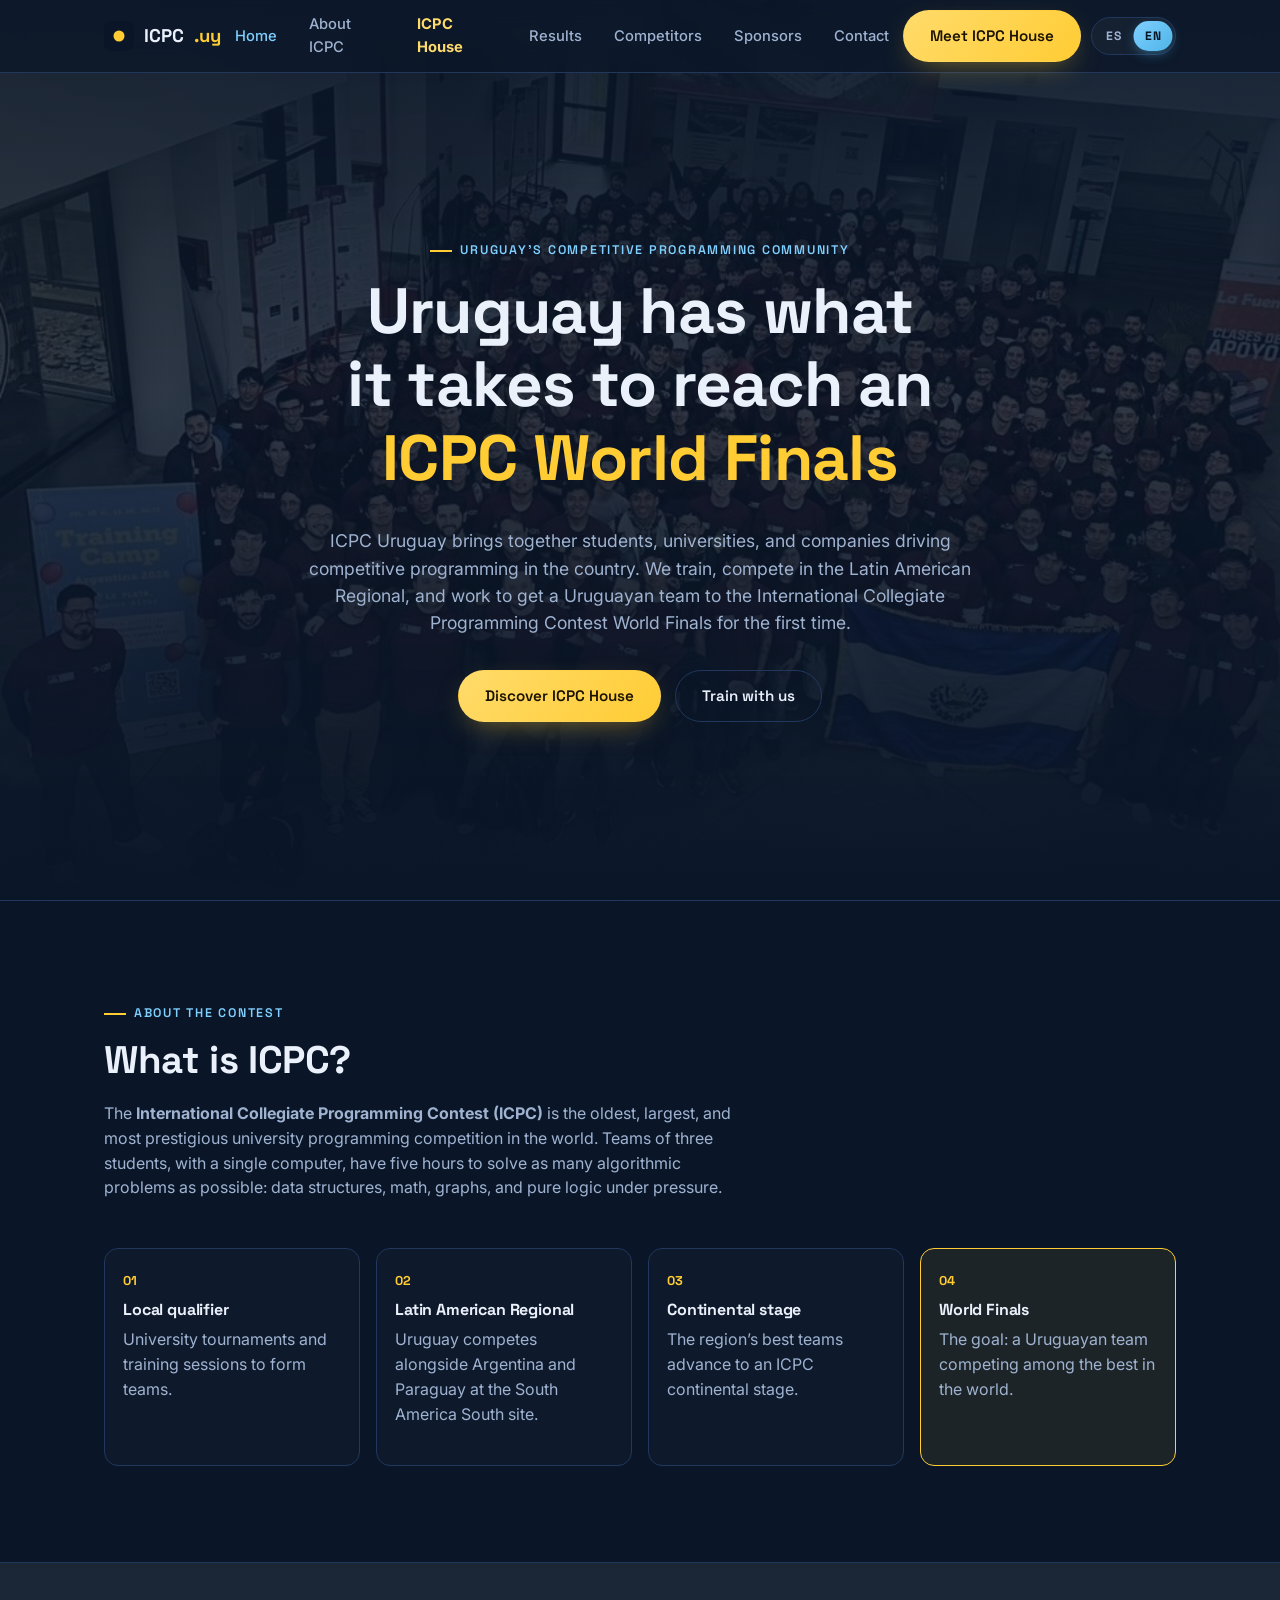
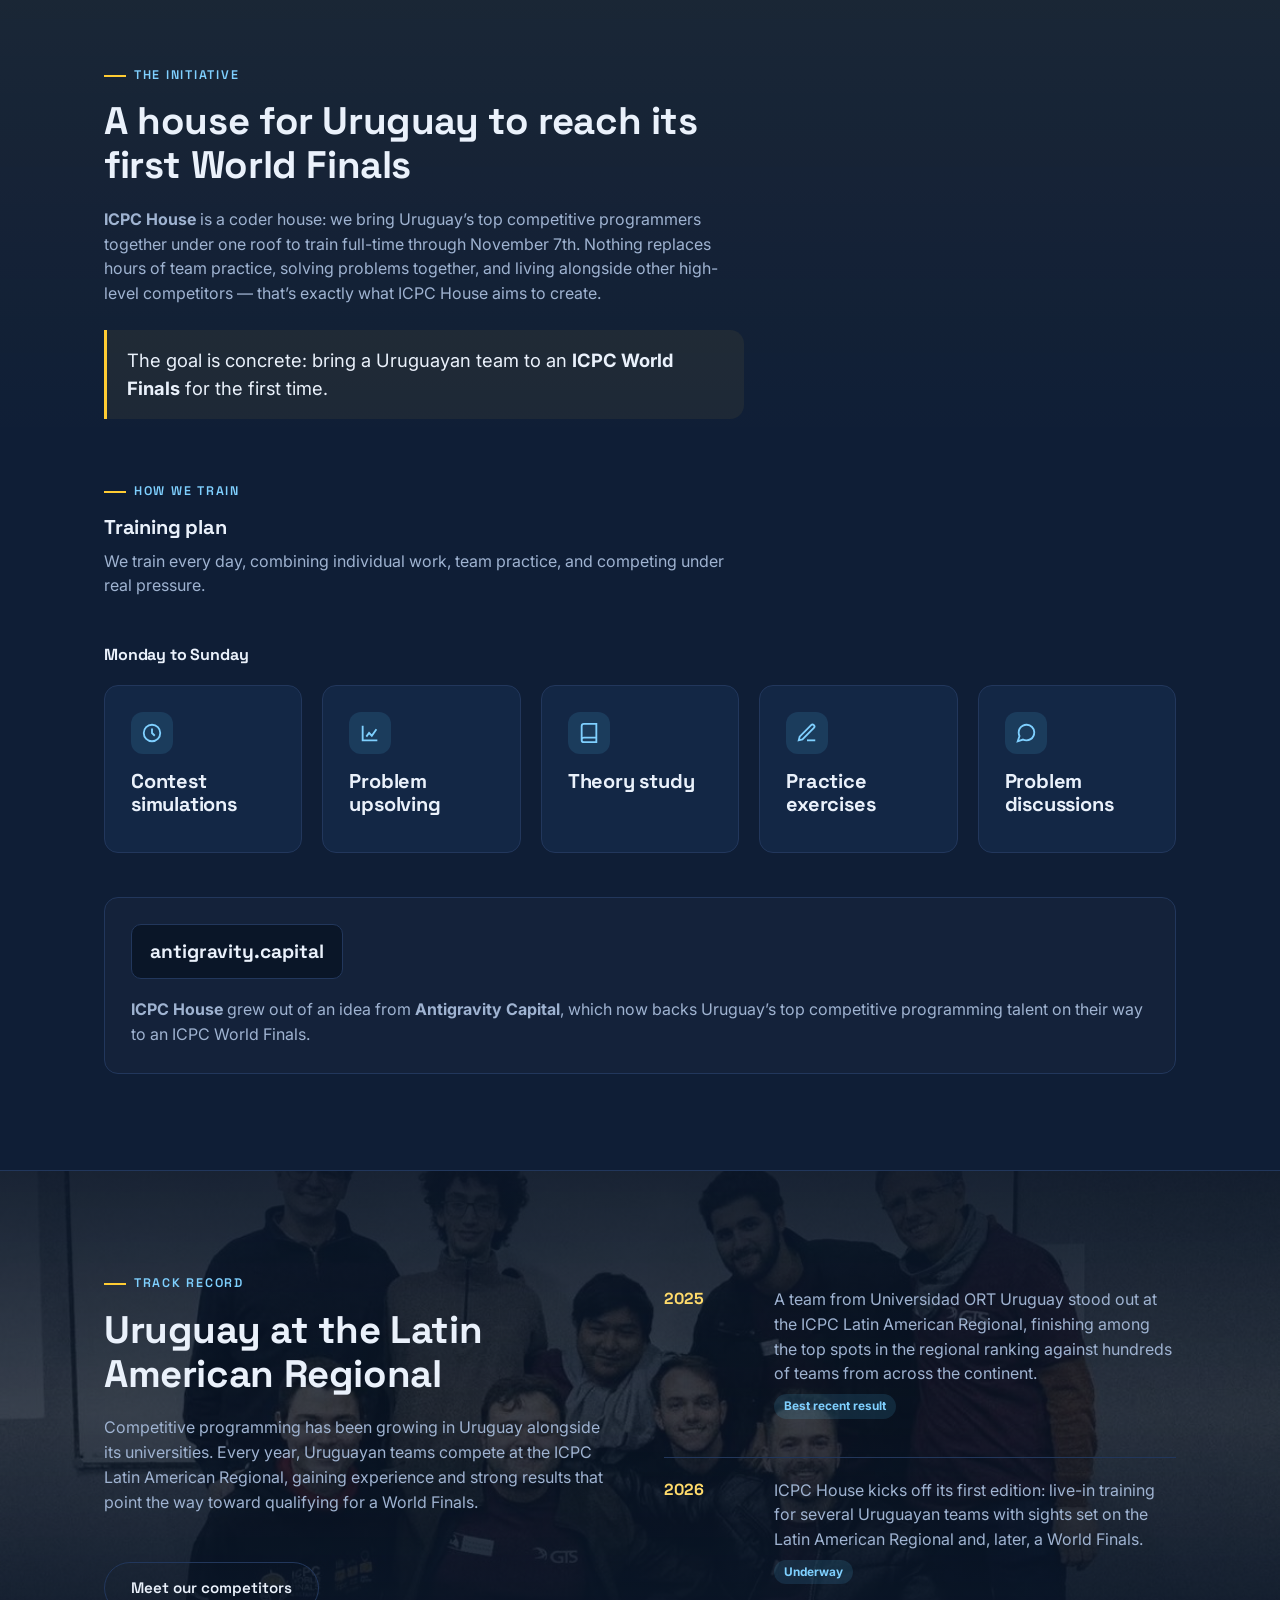
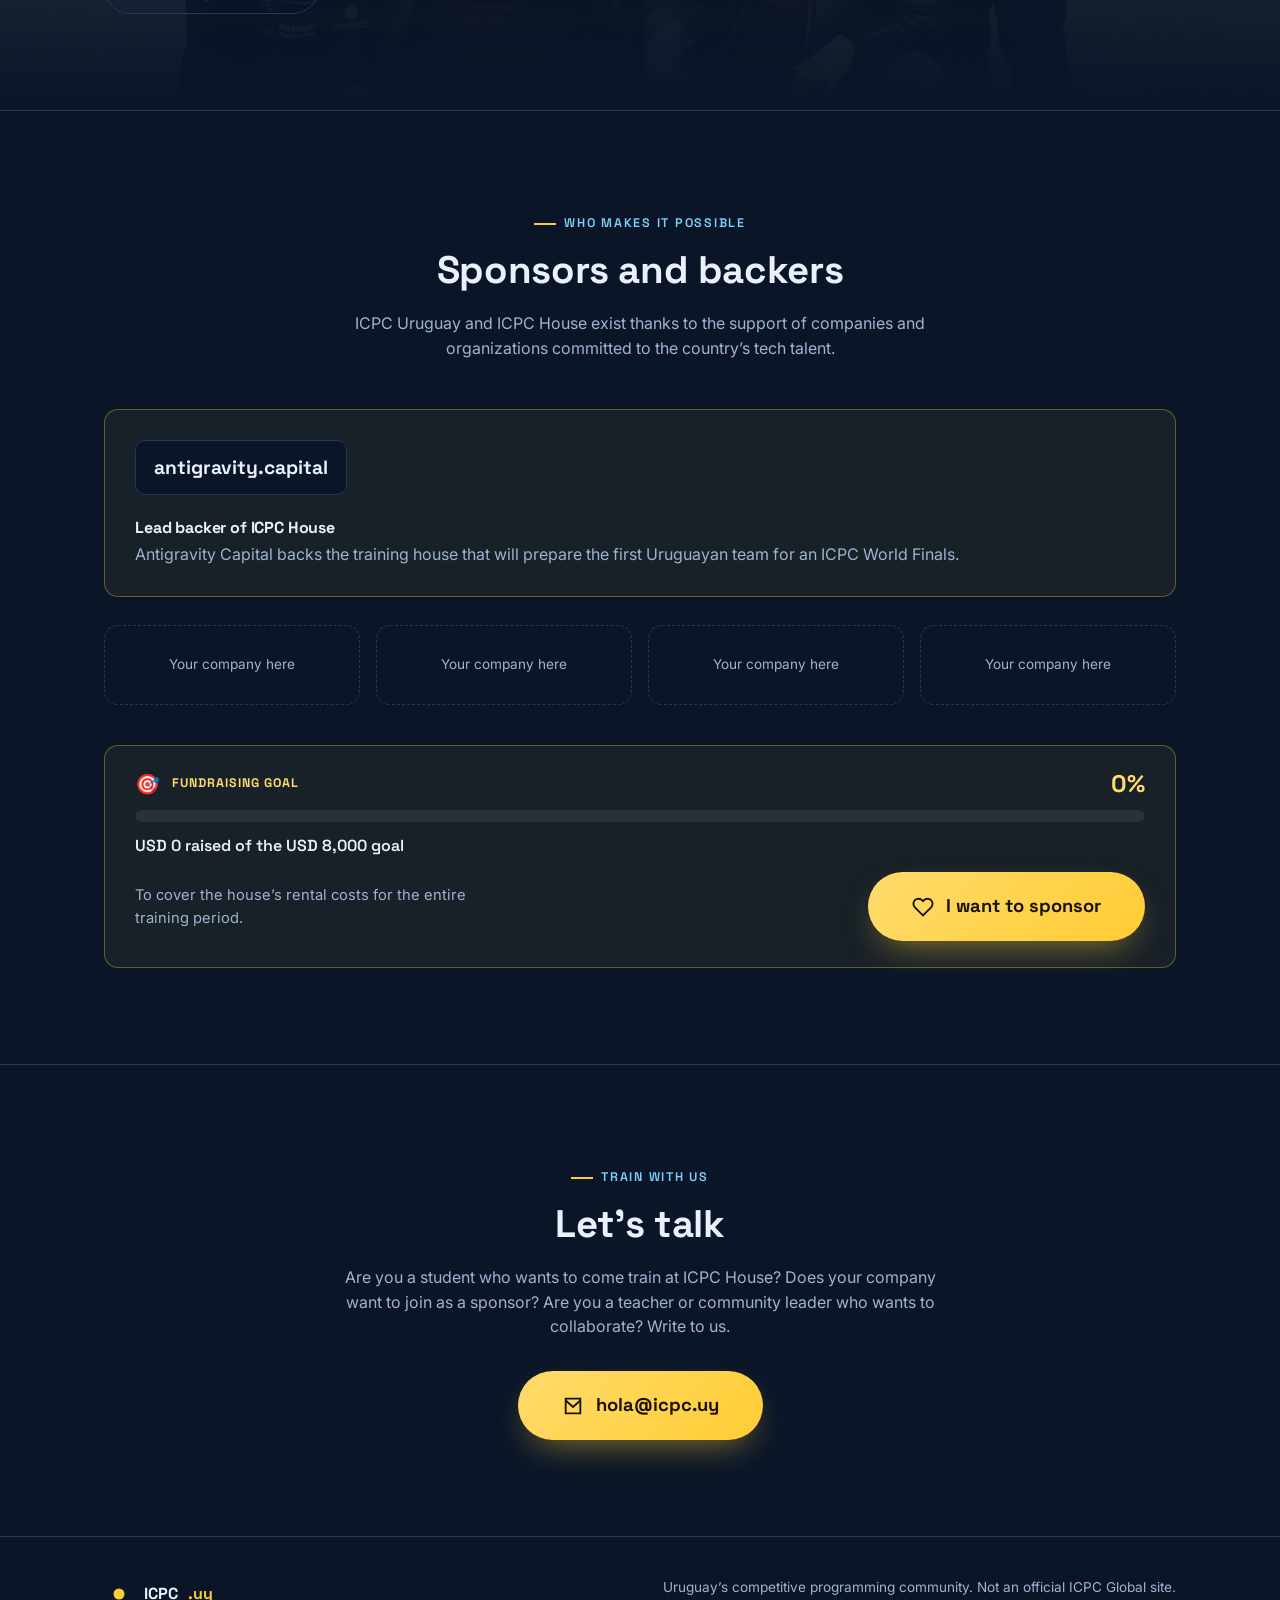
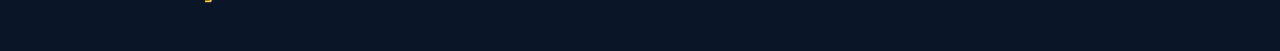
==== commit aab2b17a: "feat(competidores): agregar página de competidores agrupada por equipos Nueva página competidores.ht" ====
--- a/index.html
+++ b/index.html
@@ -1,18 +1,18 @@
 <!doctype html>
-<html lang="es-UY">
+<html lang="en">
 <head>
   <meta charset="UTF-8">
   <meta name="viewport" content="width=device-width, initial-scale=1">
-  <title>ICPC Uruguay — Rumbo a una Final Mundial</title>
-  <meta name="description" content="ICPC Uruguay reúne a los mejores programadores competitivos del país. Conocé ICPC House, la iniciativa que prepara al primer equipo uruguayo para una Final Mundial de ICPC.">
+  <title id="doc-title">ICPC Uruguay — On the Road to a World Finals</title>
+  <meta id="meta-description" name="description" content="ICPC Uruguay brings together the country's top competitive programmers. Meet ICPC House, the initiative preparing the first Uruguayan team for an ICPC World Finals.">
   <link rel="icon" href="assets/favicon.svg" type="image/svg+xml">
   <link rel="preconnect" href="https://fonts.googleapis.com">
   <link rel="preconnect" href="https://fonts.gstatic.com" crossorigin>
   <link href="https://fonts.googleapis.com/css2?family=Inter:wght@400;500;600;700&family=Space+Grotesk:wght@500;600;700&display=swap" rel="stylesheet">
-  <link rel="stylesheet" href="css/style.css">
-
-  <meta property="og:title" content="ICPC Uruguay — Rumbo a una Final Mundial">
-  <meta property="og:description" content="Conocé ICPC House, la casa que prepara al primer equipo uruguayo para una Final Mundial de ICPC.">
+  <link rel="stylesheet" href="css/style.css?v=3">
+
+  <meta id="meta-og-title" property="og:title" content="ICPC Uruguay — On the Road to a World Finals">
+  <meta id="meta-og-description" property="og:description" content="Meet ICPC House, the house preparing the first Uruguayan team for an ICPC World Finals.">
   <meta property="og:type" content="website">
   <meta property="og:url" content="https://icpc.uy/">
 </head>
@@ -30,18 +30,23 @@
       </a>
 
       <nav class="main-nav" id="main-nav">
-        <a href="#inicio">Inicio</a>
-        <a href="#sobre-icpc">Sobre ICPC</a>
-        <a href="#icpc-house" class="highlight">ICPC House</a>
-        <a href="#resultados">Resultados</a>
-        <a href="competidores.html">Competidores</a>
-        <a href="#patrocinadores">Patrocinadores</a>
-        <a href="#contacto">Contacto</a>
+        <a href="#inicio" data-i18n="nav.inicio">Home</a>
+        <a href="#sobre-icpc" data-i18n="nav.sobre">About ICPC</a>
+        <a href="#icpc-house" class="highlight" data-i18n="nav.house">ICPC House</a>
+        <a href="#resultados" data-i18n="nav.resultados">Results</a>
+        <a href="competidores.html" data-i18n="nav.competidores">Competitors</a>
+        <a href="#patrocinadores" data-i18n="nav.patrocinadores">Sponsors</a>
+        <a href="#contacto" data-i18n="nav.contacto">Contact</a>
       </nav>
 
       <div class="header-cta">
-        <a href="#icpc-house" class="btn btn-primary">Conocé ICPC House</a>
-        <button class="nav-toggle" id="nav-toggle" aria-label="Abrir menú" aria-expanded="false">
+        <a href="#icpc-house" class="btn btn-primary" data-i18n="header.cta">Meet ICPC House</a>
+        <button class="lang-toggle" id="lang-toggle" type="button" aria-label="Switch language / Cambiar idioma">
+          <span class="lang-thumb" aria-hidden="true"></span>
+          <span class="lang-option" data-lang-option="es">ES</span>
+          <span class="lang-option" data-lang-option="en">EN</span>
+        </button>
+        <button class="nav-toggle" id="nav-toggle" data-i18n-attr-aria-label="header.toggleAria" aria-label="Open menu" aria-expanded="false">
           <svg width="20" height="20" viewBox="0 0 24 24" fill="none" stroke="currentColor" stroke-width="2"><path d="M3 6h18M3 12h18M3 18h18"/></svg>
         </button>
       </div>
@@ -51,48 +56,14 @@
   <main>
 
     <!-- HERO -->
-    <section class="hero" id="inicio">
-      <div class="container hero-grid">
-        <div>
-          <div class="eyebrow">Comunidad de programación competitiva del Uruguay</div>
-          <h1>Uruguay tiene con qué llegar a una <span class="accent">Final Mundial de ICPC</span></h1>
-          <p class="hero-lede">
-            ICPC Uruguay nuclea a estudiantes, universidades y empresas que impulsan la programación competitiva
-            en el país. Entrenamos, competimos en la Regional Latinoamericana y trabajamos para que un equipo
-            uruguayo llegue, por primera vez, a la Final Mundial del International Collegiate Programming Contest.
-          </p>
-          <div class="hero-actions">
-            <a href="#icpc-house" class="btn btn-primary">Descubrí ICPC House</a>
-            <a href="#contacto" class="btn btn-outline">Sumate al equipo</a>
-          </div>
-
-          <div class="hero-stats">
-            <div class="stat">
-              <div class="num">3</div>
-              <div class="label">Integrantes por equipo</div>
-            </div>
-            <div class="stat">
-              <div class="num">1</div>
-              <div class="label">Computadora por equipo</div>
-            </div>
-            <div class="stat">
-              <div class="num">5h</div>
-              <div class="label">De maratón sin parar</div>
-            </div>
-          </div>
-        </div>
-
-        <div class="hero-card">
-          <span class="tag">Nueva iniciativa</span>
-          <h3>ICPC House 🏠</h3>
-          <p>
-            Una coder house pensada para que los mejores programadores competitivos de Uruguay entrenen juntos,
-            todos los días, bajo el mismo techo.
-          </p>
-          <div class="deadline">
-            <svg width="18" height="18" viewBox="0 0 24 24" fill="none" stroke="currentColor" stroke-width="2"><circle cx="12" cy="12" r="9"/><path d="M12 7v5l3 3"/></svg>
-            Entrenamiento intensivo hasta el 7 de noviembre
-          </div>
+    <section class="hero has-photo" id="inicio">
+      <div class="container hero-inner">
+        <div class="eyebrow" data-i18n="hero.eyebrow">Uruguay’s competitive programming community</div>
+        <h1 data-i18n-html="hero.h1">Uruguay has what it takes to reach an <span class="accent">ICPC World Finals</span></h1>
+        <p class="hero-lede" data-i18n="hero.lede">ICPC Uruguay brings together students, universities, and companies driving competitive programming in the country. We train, compete in the Latin American Regional, and work to get a Uruguayan team to the International Collegiate Programming Contest World Finals for the first time.</p>
+        <div class="hero-actions">
+          <a href="#icpc-house" class="btn btn-primary" data-i18n="hero.btnPrimary">Discover ICPC House</a>
+          <a href="#contacto" class="btn btn-outline" data-i18n="hero.btnOutline">Train with us</a>
         </div>
       </div>
     </section>
@@ -101,40 +72,31 @@
     <section class="section" id="sobre-icpc">
       <div class="container">
         <div class="section-head">
-          <div class="eyebrow">Sobre la competencia</div>
-          <h2>¿Qué es el ICPC?</h2>
-          <p>
-            El <strong>International Collegiate Programming Contest (ICPC)</strong> es la competencia de programación
-            universitaria más antigua, grande y prestigiosa del mundo. Equipos de tres estudiantes, con una única
-            computadora, tienen cinco horas para resolver la mayor cantidad posible de problemas algorítmicos:
-            estructuras de datos, matemática, grafos y lógica pura bajo presión.
-          </p>
-          <p>
-            Uruguay compite dentro de la sede <strong>Sudamérica Sur</strong> de la Regional Latinoamericana, junto a
-            equipos de Argentina y Paraguay, camino que —como en el resto del continente— conduce a la Final Mundial.
-          </p>
+          <div class="eyebrow" data-i18n="about.eyebrow">About the contest</div>
+          <h2 data-i18n="about.h2">What is ICPC?</h2>
+          <p data-i18n-html="about.p1">The <strong>International Collegiate Programming Contest (ICPC)</strong> is the oldest, largest, and most prestigious university programming competition in the world. Teams of three students, with a single computer, have five hours to solve as many algorithmic problems as possible: data structures, math, graphs, and pure logic under pressure.</p>
         </div>
 
         <div class="path">
           <div class="path-step">
             <div class="n">01</div>
-            <h4>Clasificatorio local</h4>
-            <p>Torneos y entrenamientos universitarios para formar equipos.</p>
-          </div>
-          <div class="path-step is-current">
+            <h4 data-i18n="about.path1.h4">Local qualifier</h4>
+            <p data-i18n="about.path1.p">University tournaments and training sessions to form teams.</p>
+          </div>
+          <div class="path-step">
             <div class="n">02</div>
-            <h4>Regional Latinoamericana</h4>
-            <p>Uruguay compite junto a Argentina y Paraguay en la sede Sudamérica Sur.</p>
+            <h4 data-i18n="about.path2.h4">Latin American Regional</h4>
+            <p data-i18n="about.path2.p">Uruguay competes alongside Argentina and Paraguay at the South America South site.</p>
           </div>
           <div class="path-step">
             <div class="n">03</div>
-            <h4>Instancia continental</h4>
-            <p>Los mejores equipos de la región avanzan a una instancia continental de ICPC.</p>
-          </div>
-          <div class="path-step">
+            <h4 data-i18n="about.path3.h4">Continental stage</h4>
+            <p data-i18n="about.path3.p">The region’s best teams advance to an ICPC continental stage.</p>
+          </div>
+          <div class="path-step is-goal">
             <div class="n">04</div>
-            <h4>Final Mundial</h4>
-            <p>El objetivo: un equipo uruguayo compitiendo entre los mejores del planeta.</p>
+            <h4 data-i18n="about.path4.h4">World Finals</h4>
+            <p data-i18n="about.path4.p">The goal: a Uruguayan team competing among the best in the world.</p>
           </div>
         </div>
       </div>
@@ -143,117 +105,86 @@
     <!-- ICPC HOUSE -->
     <section class="section" id="icpc-house">
       <div class="container">
-        <div class="house-banner">
-          <div>
-            <div class="countdown-label">🏠 ICPC House — entrenamiento en convivencia</div>
-            <p style="margin:4px 0 0;">Funciona hasta el <strong>7 de noviembre</strong>, en la previa de la Regional Latinoamericana de ICPC.</p>
-          </div>
-          <a href="#contacto" class="btn btn-sky">Quiero postularme</a>
-        </div>
-
         <div class="section-head">
-          <div class="eyebrow">La iniciativa</div>
-          <h2>Una casa para que Uruguay llegue a su primera Final Mundial</h2>
-          <p>
-            <strong>ICPC House</strong> es una coder house: reunimos bajo un mismo techo a los programadores
-            competitivos más destacados de Uruguay para que entrenen juntos, a tiempo completo, hasta el
-            7 de noviembre. Nada reemplaza las horas de práctica en equipo, la resolución conjunta de problemas
-            y la convivencia con otros competidores de alto nivel — eso es exactamente lo que ICPC House busca crear.
-          </p>
-          <p>
-            El objetivo es concreto: llevar por primera vez a un equipo uruguayo a una <strong>Final Mundial de ICPC</strong>.
-          </p>
-        </div>
-
-        <div class="house-features">
-          <div class="feature-card">
-            <div class="icon">
-              <svg width="22" height="22" viewBox="0 0 24 24" fill="none" stroke="currentColor" stroke-width="2"><path d="M3 12l9-9 9 9M5 10v10h14V10"/></svg>
-            </div>
-            <h3>Convivencia y foco</h3>
-            <p>Alojamiento compartido para entrenar sin distracciones, con rutina diaria de práctica en equipo.</p>
-          </div>
-          <div class="feature-card">
-            <div class="icon">
-              <svg width="22" height="22" viewBox="0 0 24 24" fill="none" stroke="currentColor" stroke-width="2"><path d="M9 18V5l12-2v13M9 9l12-2M6 21a3 3 0 100-6 3 3 0 000 6zM18 19a3 3 0 100-6 3 3 0 000 6z"/></svg>
-            </div>
-            <h3>Mentorías y maratones</h3>
-            <p>Simulacros cronometrados, revisión de problemas y acompañamiento de referentes de la programación competitiva.</p>
-          </div>
-          <div class="feature-card">
-            <div class="icon">
-              <svg width="22" height="22" viewBox="0 0 24 24" fill="none" stroke="currentColor" stroke-width="2"><path d="M12 2l3 7h7l-5.5 4.5L18 21l-6-4-6 4 1.5-7.5L2 9h7z"/></svg>
-            </div>
-            <h3>Objetivo mundial</h3>
-            <p>Un plan de entrenamiento con una sola meta: clasificar al primer equipo uruguayo a una Final Mundial de ICPC.</p>
-          </div>
-        </div>
-
-        <div class="house-steps">
-          <div class="house-step">
-            <div class="n">1</div>
-            <h4>Postulá tu equipo</h4>
-            <p>Equipos de hasta 3 integrantes con experiencia en programación competitiva.</p>
-          </div>
-          <div class="house-step">
-            <div class="n">2</div>
-            <h4>Entrená en la casa</h4>
-            <p>Convivencia y práctica intensiva junto a otros equipos, hasta el 7 de noviembre.</p>
-          </div>
-          <div class="house-step">
-            <div class="n">3</div>
-            <h4>Representá a Uruguay</h4>
-            <p>Llegá con el mejor nivel posible a la Regional Latinoamericana de ICPC.</p>
+          <div class="eyebrow" data-i18n="house.eyebrow">The initiative</div>
+          <h2 data-i18n="house.h2">A house for Uruguay to reach its first World Finals</h2>
+          <p data-i18n-html="house.p1"><strong>ICPC House</strong> is a coder house: we bring Uruguay’s top competitive programmers together under one roof to train full-time through November 7th. Nothing replaces hours of team practice, solving problems together, and living alongside other high-level competitors — that’s exactly what ICPC House aims to create.</p>
+          <p class="goal-callout" data-i18n-html="house.p2">The goal is concrete: bring a Uruguayan team to an <strong>ICPC World Finals</strong> for the first time.</p>
+        </div>
+
+        <div class="section-head" style="margin-top:56px;">
+          <div class="eyebrow" data-i18n="house.plan.eyebrow">How we train</div>
+          <h3 data-i18n="house.plan.h3">Training plan</h3>
+          <p data-i18n="house.plan.p">We train every day, combining individual work, team practice, and competing under real pressure.</p>
+        </div>
+
+        <h4 style="margin:44px 0 0;" data-i18n="house.scheduleHead">Monday to Sunday</h4>
+
+        <div class="house-features house-features--auto">
+          <div class="feature-card">
+            <div class="icon">
+              <svg width="22" height="22" viewBox="0 0 24 24" fill="none" stroke="currentColor" stroke-width="2"><circle cx="12" cy="12" r="9"/><path d="M12 7v5l3 3"/></svg>
+            </div>
+            <h3 data-i18n="house.schedule.a1">Contest simulations</h3>
+          </div>
+          <div class="feature-card">
+            <div class="icon">
+              <svg width="22" height="22" viewBox="0 0 24 24" fill="none" stroke="currentColor" stroke-width="2"><path d="M4 4v16h16M8 16l3-4 3 3 5-7"/></svg>
+            </div>
+            <h3 data-i18n="house.schedule.a2">Problem upsolving</h3>
+          </div>
+          <div class="feature-card">
+            <div class="icon">
+              <svg width="22" height="22" viewBox="0 0 24 24" fill="none" stroke="currentColor" stroke-width="2"><path d="M4 19.5A2.5 2.5 0 016.5 17H20M4 4.5A2.5 2.5 0 016.5 2H20v20H6.5A2.5 2.5 0 014 19.5v-15z"/></svg>
+            </div>
+            <h3 data-i18n="house.schedule.a3">Theory study</h3>
+          </div>
+          <div class="feature-card">
+            <div class="icon">
+              <svg width="22" height="22" viewBox="0 0 24 24" fill="none" stroke="currentColor" stroke-width="2"><path d="M12 20h9"/><path d="M16.5 3.5a2.12 2.12 0 013 3L7 19l-4 1 1-4 12.5-12.5z"/></svg>
+            </div>
+            <h3 data-i18n="house.schedule.a4">Practice exercises</h3>
+          </div>
+          <div class="feature-card">
+            <div class="icon">
+              <svg width="22" height="22" viewBox="0 0 24 24" fill="none" stroke="currentColor" stroke-width="2"><path d="M21 11.5a8.38 8.38 0 01-.9 3.8 8.5 8.5 0 01-7.6 4.7 8.38 8.38 0 01-3.8-.9L3 21l1.9-5.7a8.38 8.38 0 01-.9-3.8 8.5 8.5 0 014.7-7.6 8.38 8.38 0 013.8-.9h.5a8.48 8.48 0 018 8v.5z"/></svg>
+            </div>
+            <h3 data-i18n="house.schedule.a5">Problem discussions</h3>
           </div>
         </div>
 
         <div class="house-driver">
-          <span class="driver-logo">antigravity.capital</span>
-          <p style="margin:0;">
-            <strong>ICPC House</strong> es una iniciativa impulsada por <strong>Antigravity Capital</strong>,
-            que apoya a los mejores talentos de programación competitiva de Uruguay en su camino hacia una
-            Final Mundial de ICPC.
-          </p>
+          <a class="driver-logo" href="https://antigravity.capital" target="_blank" rel="noopener">antigravity.capital</a>
+          <p style="margin:0;" data-i18n-html="house.driverP"><strong>ICPC House</strong> grew out of an idea from <strong>Antigravity Capital</strong>, which now backs Uruguay’s top competitive programming talent on their way to an ICPC World Finals.</p>
         </div>
       </div>
     </section>
 
     <!-- RESULTADOS -->
-    <section class="section" id="resultados">
+    <section class="section has-photo" id="resultados">
       <div class="container two-col">
         <div>
           <div class="section-head">
-            <div class="eyebrow">Trayectoria</div>
-            <h2>Uruguay en la Regional Latinoamericana</h2>
-            <p>
-              La programación competitiva viene creciendo en Uruguay de la mano de sus universidades. Cada año,
-              equipos uruguayos compiten en la Regional Latinoamericana de ICPC, sumando experiencia y buenos
-              resultados que marcan el camino hacia una clasificación mundial.
-            </p>
-          </div>
-          <a href="competidores.html" class="btn btn-outline">Conocé a nuestros competidores</a>
+            <div class="eyebrow" data-i18n="results.eyebrow">Track record</div>
+            <h2 data-i18n="results.h2">Uruguay at the Latin American Regional</h2>
+            <p data-i18n="results.p">Competitive programming has been growing in Uruguay alongside its universities. Every year, Uruguayan teams compete at the ICPC Latin American Regional, gaining experience and strong results that point the way toward qualifying for a World Finals.</p>
+          </div>
+          <a href="competidores.html" class="btn btn-outline" data-i18n="results.competitorsCta">Meet our competitors</a>
         </div>
 
         <div class="timeline">
           <div class="timeline-item">
             <div class="year">2025</div>
             <div>
-              <p style="margin-bottom:0;">
-                Un equipo de la Universidad ORT Uruguay se destacó en la Regional Latinoamericana de ICPC,
-                terminando entre los primeros puestos del ranking regional frente a cientos de equipos de todo
-                el continente.
-              </p>
-              <span class="badge">Mejor resultado histórico reciente</span>
+              <p style="margin-bottom:0;" data-i18n="results.item1.p">A team from Universidad ORT Uruguay stood out at the ICPC Latin American Regional, finishing among the top spots in the regional ranking against hundreds of teams from across the continent.</p>
+              <span class="badge" data-i18n="results.item1.badge">Best recent result</span>
             </div>
           </div>
           <div class="timeline-item">
             <div class="year">2026</div>
             <div>
-              <p style="margin-bottom:0;">
-                ICPC House arranca su primera edición: entrenamiento en convivencia para varios equipos
-                uruguayos con la mira puesta en la Regional Latinoamericana y, más adelante, en una Final Mundial.
-              </p>
-              <span class="badge">En marcha</span>
+              <p style="margin-bottom:0;" data-i18n="results.item2.p">ICPC House kicks off its first edition: live-in training for several Uruguayan teams with sights set on the Latin American Regional and, later, a World Finals.</p>
+              <span class="badge" data-i18n="results.item2.badge">Underway</span>
             </div>
           </div>
         </div>
@@ -264,69 +195,59 @@
     <section class="section" id="patrocinadores">
       <div class="container">
         <div class="section-head center">
-          <div class="eyebrow">Quiénes lo hacen posible</div>
-          <h2>Patrocinadores e impulsores</h2>
-          <p>ICPC Uruguay y ICPC House existen gracias al apoyo de empresas y organizaciones comprometidas con el talento tecnológico del país.</p>
+          <div class="eyebrow" data-i18n="sponsors.eyebrow">Who makes it possible</div>
+          <h2 data-i18n="sponsors.h2">Sponsors and backers</h2>
+          <p data-i18n="sponsors.p">ICPC Uruguay and ICPC House exist thanks to the support of companies and organizations committed to the country’s tech talent.</p>
         </div>
 
         <div class="sponsor-tiers">
           <div class="sponsor-main">
-            <span class="driver-logo">antigravity.capital</span>
+            <a class="driver-logo" href="https://antigravity.capital" target="_blank" rel="noopener">antigravity.capital</a>
             <div>
-              <h4 style="margin-bottom:4px;">Impulsor principal de ICPC House</h4>
-              <p style="margin:0;">Antigravity Capital respalda la casa de entrenamiento que preparará al primer equipo uruguayo rumbo a una Final Mundial de ICPC.</p>
+              <h4 style="margin-bottom:4px;" data-i18n="sponsors.mainH4">Lead backer of ICPC House</h4>
+              <p style="margin:0;" data-i18n="sponsors.mainP">Antigravity Capital backs the training house that will prepare the first Uruguayan team for an ICPC World Finals.</p>
             </div>
           </div>
 
           <div class="sponsor-grid">
-            <div class="sponsor-slot">Tu empresa acá</div>
-            <div class="sponsor-slot">Tu empresa acá</div>
-            <div class="sponsor-slot">Tu empresa acá</div>
-            <div class="sponsor-slot">Tu empresa acá</div>
-          </div>
-        </div>
-
-        <div style="text-align:center; margin-top:36px;">
-          <a href="#contacto" class="btn btn-outline">Quiero ser sponsor</a>
+            <div class="sponsor-slot" data-i18n="sponsors.slot">Your company here</div>
+            <div class="sponsor-slot" data-i18n="sponsors.slot">Your company here</div>
+            <div class="sponsor-slot" data-i18n="sponsors.slot">Your company here</div>
+            <div class="sponsor-slot" data-i18n="sponsors.slot">Your company here</div>
+          </div>
+        </div>
+
+        <div class="funding-goal">
+          <div class="funding-goal-top">
+            <span class="funding-goal-icon" aria-hidden="true">🎯</span>
+            <span class="funding-goal-label" data-i18n="house.goalLabel">Fundraising goal</span>
+            <span class="funding-goal-pct" data-i18n="house.goalPct">0%</span>
+          </div>
+          <div class="progress" role="progressbar" aria-valuemin="0" aria-valuemax="100" aria-valuenow="0" data-i18n-attr-aria-label="house.goalLabel" aria-label="Fundraising goal">
+            <div class="progress-fill" id="funding-bar" style="width:0%"></div>
+          </div>
+          <div class="funding-goal-amounts" data-i18n="house.goalProgress">USD 0 raised of the USD 8,000 goal</div>
+          <div class="funding-goal-foot">
+            <p data-i18n="house.goalP">To cover the house’s rental costs for the entire training period.</p>
+            <a href="#contacto" class="btn-xl">
+              <svg width="22" height="22" viewBox="0 0 24 24" fill="none" stroke="currentColor" stroke-width="2" aria-hidden="true"><path d="M20.84 4.61a5.5 5.5 0 00-7.78 0L12 5.67l-1.06-1.06a5.5 5.5 0 00-7.78 7.78l1.06 1.06L12 21.23l7.78-7.78 1.06-1.06a5.5 5.5 0 000-7.78z"/></svg>
+              <span data-i18n="sponsors.btn">I want to sponsor</span>
+            </a>
+          </div>
         </div>
       </div>
     </section>
 
     <!-- CONTACTO -->
     <section class="section" id="contacto">
-      <div class="container contact-grid">
-        <div>
-          <div class="eyebrow">Sumate</div>
-          <h2>Hablemos</h2>
-          <p>
-            ¿Sos estudiante y querés postularte a ICPC House? ¿Tu empresa quiere sumarse como sponsor?
-            ¿Sos docente o referente y querés colaborar con la comunidad? Escribinos.
-          </p>
-        </div>
-
-        <div class="contact-card">
-          <h3>Contacto</h3>
-          <ul class="contact-list">
-            <li>
-              <a href="mailto:hola@icpc.uy">
-                <svg width="18" height="18" viewBox="0 0 24 24" fill="none" stroke="currentColor" stroke-width="2"><path d="M4 4h16v16H4z"/><path d="M4 6l8 7 8-7"/></svg>
-                hola@icpc.uy
-              </a>
-            </li>
-            <li>
-              <a href="https://instagram.com/icpc.uy" target="_blank" rel="noopener">
-                <svg width="18" height="18" viewBox="0 0 24 24" fill="none" stroke="currentColor" stroke-width="2"><rect x="3" y="3" width="18" height="18" rx="5"/><circle cx="12" cy="12" r="4"/><circle cx="17.5" cy="6.5" r="1"/></svg>
-                @icpc.uy
-              </a>
-            </li>
-            <li>
-              <a href="https://github.com/rfmorera/icpc-uy" target="_blank" rel="noopener">
-                <svg width="18" height="18" viewBox="0 0 24 24" fill="none" stroke="currentColor" stroke-width="2"><path d="M9 19c-5 1.5-5-2.5-7-3m14 6v-3.87a3.37 3.37 0 00-.94-2.61c3.14-.35 6.44-1.54 6.44-7A5.44 5.44 0 0020 4.77 5.07 5.07 0 0019.91 1S18.73.65 16 2.48a13.38 13.38 0 00-7 0C6.27.65 5.09 1 5.09 1A5.07 5.07 0 005 4.77a5.44 5.44 0 00-1.5 3.78c0 5.42 3.3 6.61 6.44 7A3.37 3.37 0 009 18.13V22"/></svg>
-                GitHub del proyecto
-              </a>
-            </li>
-          </ul>
-        </div>
+      <div class="container contact-inner">
+        <div class="eyebrow" data-i18n="contact.eyebrow">Train with us</div>
+        <h2 data-i18n="contact.h2">Let’s talk</h2>
+        <p data-i18n="contact.p">Are you a student who wants to come train at ICPC House? Does your company want to join as a sponsor? Are you a teacher or community leader who wants to collaborate? Write to us.</p>
+        <a class="btn-xl" href="mailto:hola@icpc.uy">
+          <svg width="22" height="22" viewBox="0 0 24 24" fill="none" stroke="currentColor" stroke-width="2" aria-hidden="true"><path d="M4 4h16v16H4z"/><path d="M4 6l8 7 8-7"/></svg>
+          hola@icpc.uy
+        </a>
       </div>
     </section>
 
@@ -340,10 +261,11 @@
         </span>
         ICPC<span class="uy">.uy</span>
       </div>
-      <p class="footer-note">Comunidad de programación competitiva del Uruguay. No es un sitio oficial de ICPC Global.</p>
+      <p class="footer-note" data-i18n="footer.note">Uruguay’s competitive programming community. Not an official ICPC Global site.</p>
     </div>
   </footer>
 
-  <script src="js/main.js"></script>
+  <script src="js/i18n.js?v=3"></script>
+  <script src="js/main.js?v=3"></script>
 </body>
 </html>
--- a/css/style.css
+++ b/css/style.css
@@ -133,11 +133,6 @@
 
 .btn-outline:hover { border-color: var(--sky); color: var(--sky-strong); }
 
-.btn-sky {
-  background: linear-gradient(135deg, var(--sky-strong), var(--sky));
-  color: #051524;
-}
-
 /* Header */
 .site-header {
   position: fixed;
@@ -214,97 +209,135 @@
   justify-content: center;
 }
 
-/* Hero */
+.lang-toggle {
+  position: relative;
+  display: inline-flex;
+  align-items: center;
+  gap: 2px;
+  background: rgba(255, 255, 255, 0.03);
+  border: 1px solid var(--border);
+  border-radius: 999px;
+  padding: 3px;
+  cursor: pointer;
+  transition: border-color .15s ease;
+}
+
+.lang-toggle:hover { border-color: var(--sky); }
+
+.lang-toggle:focus-visible {
+  outline: 2px solid var(--sky-strong);
+  outline-offset: 2px;
+}
+
+.lang-thumb {
+  position: absolute;
+  top: 3px;
+  left: 3px;
+  width: calc(50% - 3px);
+  height: calc(100% - 6px);
+  border-radius: 999px;
+  background: linear-gradient(135deg, var(--sky-strong), var(--sky));
+  box-shadow: 0 4px 14px -4px rgba(79, 180, 232, 0.65);
+  transition: transform .28s cubic-bezier(.65, 0, .35, 1);
+  z-index: 0;
+}
+
+.lang-toggle[data-active="en"] .lang-thumb { transform: translateX(100%); }
+
+.lang-option {
+  position: relative;
+  z-index: 1;
+  display: inline-block;
+  min-width: 26px;
+  padding: 7px 11px;
+  border-radius: 999px;
+  text-align: center;
+  font-family: var(--font-head);
+  font-size: .76rem;
+  font-weight: 700;
+  letter-spacing: .04em;
+  color: var(--text-dim);
+  transition: color .2s ease;
+}
+
+.lang-option.is-active { color: #051524; }
+
+/* Fondo fotografico. La foto va en ::before y el degradado en ::after,
+   ambos por debajo del contenido, que sube a z-index 1. La opacidad se
+   regula por seccion con --photo-opacity. */
+.has-photo { position: relative; isolation: isolate; }
+
+.has-photo > * { position: relative; z-index: 1; }
+
+.has-photo::before,
+.has-photo::after {
+  content: "";
+  position: absolute;
+  inset: 0;
+  z-index: 0;
+  pointer-events: none;
+}
+
+.has-photo::before {
+  background-image: var(--photo);
+  background-size: cover;
+  background-position: var(--photo-position, center);
+  opacity: var(--photo-opacity, .12);
+}
+
+.has-photo::after {
+  background: linear-gradient(180deg,
+    rgba(10, 22, 40, .82) 0%,
+    rgba(10, 22, 40, .45) 45%,
+    var(--bg) 100%);
+}
+
+/* Hero: ocupa el viewport completo, contenido centrado.
+   El padding superior es mayor que el inferior para compensar
+   el header fijo de 72px y que el bloque quede optimamente centrado. */
 .hero {
   position: relative;
-  padding: 172px 0 110px;
   overflow: hidden;
-}
-
-.hero-grid {
-  display: grid;
-  grid-template-columns: 1.1fr .9fr;
-  gap: 56px;
-  align-items: center;
-}
+  min-height: 100vh;
+  min-height: 100svh;
+  display: flex;
+  align-items: center;
+  padding: 128px 0 72px;
+  --photo: url("../assets/training-camp.jpg");
+  --photo-opacity: .30;
+}
+
+#resultados {
+  --photo: url("../assets/equipo.jpg");
+  --photo-opacity: .38;
+  /* Encuadre alto: las caras estan en la franja superior de la foto. */
+  --photo-position: center 25%;
+}
+
+.hero-inner { text-align: center; }
 
 .hero h1 {
-  font-size: clamp(2.4rem, 5vw, 3.6rem);
+  font-size: clamp(2.4rem, 5.5vw, 4rem);
+  max-width: 20ch;
+  margin-inline: auto;
+  text-wrap: balance;
 }
 
 .hero h1 .accent { color: var(--gold); }
 
 .hero-lede {
   font-size: 1.1rem;
-  max-width: 52ch;
+  max-width: 62ch;
+  margin-inline: auto;
+  text-wrap: pretty;
 }
 
 .hero-actions {
   display: flex;
   gap: 14px;
   flex-wrap: wrap;
-  margin-top: 30px;
-}
-
-.hero-stats {
-  display: grid;
-  grid-template-columns: repeat(3, 1fr);
-  gap: 16px;
-  margin-top: 56px;
-  max-width: 640px;
-}
-
-.stat {
-  padding: 18px;
-  border: 1px solid var(--border);
-  border-radius: var(--radius);
-  background: rgba(255,255,255,0.02);
-}
-
-.stat .num {
-  font-family: var(--font-head);
-  font-size: 1.7rem;
-  font-weight: 700;
-  color: var(--sky-strong);
-}
-
-.stat .label {
-  font-size: .82rem;
-  color: var(--text-dim);
-}
-
-.hero-card {
-  border: 1px solid var(--border);
-  background: linear-gradient(180deg, var(--surface), var(--bg-alt));
-  border-radius: 20px;
-  padding: 28px;
-  box-shadow: 0 30px 60px -30px rgba(0,0,0,0.6);
-}
-
-.hero-card .tag {
-  display: inline-block;
-  padding: 5px 12px;
-  border-radius: 999px;
-  background: rgba(255, 204, 51, 0.12);
-  color: var(--gold-strong);
-  font-size: .78rem;
-  font-weight: 700;
-  letter-spacing: .04em;
-  margin-bottom: 16px;
-}
-
-.hero-card h3 { margin-bottom: 8px; }
-
-.hero-card .deadline {
-  display: flex;
-  align-items: center;
-  gap: 10px;
-  margin-top: 20px;
-  padding-top: 20px;
-  border-top: 1px solid var(--border);
-  font-family: var(--font-head);
-  font-weight: 600;
-  color: var(--sky-strong);
+  justify-content: center;
+  margin-top: 34px;
 }
 
 /* Logic path (about section) */
@@ -330,9 +363,9 @@
   margin-bottom: 10px;
 }
 
-.path-step.is-current {
-  border-color: var(--sky);
-  background: rgba(79, 180, 232, 0.08);
+.path-step.is-goal {
+  border-color: var(--gold);
+  background: rgba(255, 204, 51, 0.08);
 }
 
 .two-col {
@@ -382,30 +415,17 @@
     var(--bg-alt);
 }
 
-.house-banner {
-  display: flex;
-  align-items: center;
-  justify-content: space-between;
-  flex-wrap: wrap;
-  gap: 20px;
-  padding: 20px 26px;
-  border-radius: var(--radius);
-  border: 1px solid rgba(255, 204, 51, 0.35);
-  background: rgba(255, 204, 51, 0.08);
-  margin-bottom: 48px;
-}
-
-.house-banner .countdown-label {
-  font-family: var(--font-head);
-  font-weight: 700;
-  color: var(--gold-strong);
-}
-
 .house-features {
   display: grid;
   grid-template-columns: repeat(3, 1fr);
   gap: 20px;
   margin: 40px 0;
+}
+
+/* Variante para listas de actividades: se acomodan solas sin filas huérfanas */
+.house-features--auto {
+  grid-template-columns: repeat(auto-fit, minmax(190px, 1fr));
+  margin-top: 20px;
 }
 
 .feature-card {
@@ -424,6 +444,85 @@
   margin-bottom: 16px;
   color: var(--sky-strong);
 }
+
+.goal-callout {
+  margin: 24px 0 0;
+  padding: 16px 20px;
+  border-left: 3px solid var(--gold);
+  background: rgba(255, 204, 51, 0.06);
+  border-radius: 0 var(--radius) var(--radius) 0;
+  color: var(--text);
+  font-size: 1.15rem;
+}
+
+.funding-goal {
+  padding: 26px 30px;
+  border-radius: var(--radius);
+  border: 1px solid rgba(255, 204, 51, 0.35);
+  background: rgba(255, 204, 51, 0.06);
+  margin: 40px 0 0;
+}
+
+.funding-goal-top {
+  display: flex;
+  align-items: center;
+  gap: 12px;
+  margin-bottom: 14px;
+}
+
+.funding-goal-icon { font-size: 1.25rem; line-height: 1; }
+
+.funding-goal-label {
+  font-family: var(--font-head);
+  font-size: .78rem;
+  font-weight: 700;
+  letter-spacing: .08em;
+  text-transform: uppercase;
+  color: var(--gold-strong);
+}
+
+/* El porcentaje se empuja al extremo opuesto del rotulo. */
+.funding-goal-pct {
+  margin-left: auto;
+  font-family: var(--font-head);
+  font-size: 1.5rem;
+  font-weight: 700;
+  color: var(--gold-strong);
+  line-height: 1;
+}
+
+.progress {
+  height: 12px;
+  border-radius: 999px;
+  background: rgba(255, 255, 255, 0.07);
+  overflow: hidden;
+}
+
+.progress-fill {
+  height: 100%;
+  border-radius: 999px;
+  background: linear-gradient(90deg, var(--gold), var(--gold-strong));
+  transition: width .6s cubic-bezier(.65, 0, .35, 1);
+}
+
+.funding-goal-amounts {
+  margin-top: 12px;
+  font-family: var(--font-head);
+  font-weight: 600;
+  color: var(--text);
+}
+
+/* En ancho holgado la descripcion y el CTA comparten fila; en angosto se apilan. */
+.funding-goal-foot {
+  display: flex;
+  align-items: center;
+  justify-content: space-between;
+  gap: 24px;
+  flex-wrap: wrap;
+  margin-top: 14px;
+}
+
+.funding-goal-foot p { margin: 0; max-width: 40ch; font-size: .92rem; }
 
 .house-driver {
   display: flex;
@@ -446,32 +545,10 @@
   border: 1px solid var(--border);
   background: var(--bg);
   color: var(--text);
-}
-
-.house-steps {
-  display: grid;
-  grid-template-columns: repeat(3, 1fr);
-  gap: 20px;
-  margin-top: 40px;
-}
-
-.house-step {
-  padding: 22px;
-  border-radius: var(--radius);
-  border: 1px dashed var(--border);
-}
-
-.house-step .n {
-  display: inline-grid;
-  place-items: center;
-  width: 32px; height: 32px;
-  border-radius: 999px;
-  background: var(--sky);
-  color: #051524;
-  font-family: var(--font-head);
-  font-weight: 700;
-  margin-bottom: 12px;
-}
+  transition: border-color .15s ease, color .15s ease;
+}
+
+a.driver-logo:hover { border-color: var(--sky); color: var(--sky-strong); }
 
 /* Sponsors */
 .sponsor-tiers { display: grid; gap: 28px; }
@@ -503,40 +580,40 @@
 }
 
 /* Contact */
-.contact-grid {
-  display: grid;
-  grid-template-columns: 1fr 1fr;
-  gap: 40px;
-}
-
-.contact-card {
-  padding: 30px;
-  border-radius: var(--radius);
-  border: 1px solid var(--border);
-  background: var(--surface);
-}
-
-.contact-list { list-style: none; padding: 0; margin: 20px 0 0; display: grid; gap: 14px; }
-
-.contact-list a {
-  display: flex;
+.contact-inner {
+  text-align: center;
+  max-width: 640px;
+  margin-inline: auto;
+}
+
+.contact-inner p { margin-bottom: 32px; }
+
+/* CTA grande: pill dorado. Se usa en recaudacion y en contacto. */
+.btn-xl {
+  display: inline-flex;
   align-items: center;
   gap: 12px;
-  color: var(--text);
-  font-weight: 600;
-}
-
-.contact-list a:hover { color: var(--sky-strong); }
+  padding: 20px 44px;
+  border-radius: 999px;
+  background: linear-gradient(135deg, var(--gold-strong), var(--gold));
+  color: #1a1200;
+  font-family: var(--font-head);
+  font-weight: 700;
+  font-size: 1.15rem;
+  box-shadow: 0 14px 36px -14px rgba(255, 204, 51, 0.6);
+  transition: transform .15s ease, box-shadow .15s ease;
+  white-space: nowrap;
+}
+
+.btn-xl:hover {
+  transform: translateY(-2px);
+  box-shadow: 0 18px 44px -12px rgba(255, 204, 51, 0.7);
+}
 
 /* Page header (subpages) */
-.page-header {
-  padding: 172px 0 56px;
-}
-
-.page-header .page-lede {
-  max-width: 62ch;
-  font-size: 1.05rem;
-}
+.page-header { padding: 152px 0 56px; }
+
+.page-header .page-lede { max-width: 62ch; font-size: 1.05rem; }
 
 /* Competitors */
 .team-block {
@@ -544,10 +621,7 @@
   border-top: 1px solid var(--border);
 }
 
-.team-block:first-of-type {
-  border-top: none;
-  padding-top: 0;
-}
+.team-block:first-of-type { border-top: none; padding-top: 0; }
 
 .team-name-placeholder {
   display: inline-block;
@@ -563,10 +637,7 @@
 
 .team-head { margin-bottom: 32px; }
 
-.team-head h3 {
-  margin-bottom: 4px;
-  font-size: 1.4rem;
-}
+.team-head h3 { margin-bottom: 4px; font-size: 1.4rem; }
 
 .team-head .team-tag {
   margin: 0;
@@ -613,10 +684,7 @@
   color: var(--gold-strong);
 }
 
-.member-card p.member-bio {
-  margin: 0;
-  font-size: .92rem;
-}
+.member-card p.member-bio { margin: 0; font-size: .92rem; }
 
 .member-links {
   display: flex;
@@ -637,6 +705,7 @@
   color: var(--text-dim);
   font-size: .8rem;
   font-weight: 600;
+  transition: color .15s ease, border-color .15s ease;
 }
 
 .member-links a:hover { color: var(--sky-strong); border-color: var(--sky); }
@@ -663,14 +732,10 @@
 @media (max-width: 900px) {
   nav.main-nav { display: none; }
   .nav-toggle { display: inline-flex; }
-  .hero-grid { grid-template-columns: 1fr; }
   .two-col { grid-template-columns: 1fr; }
   .path { grid-template-columns: repeat(2, 1fr); }
   .house-features { grid-template-columns: 1fr; }
-  .house-steps { grid-template-columns: 1fr; }
   .sponsor-grid { grid-template-columns: repeat(2, 1fr); }
-  .contact-grid { grid-template-columns: 1fr; }
-  .hero-stats { grid-template-columns: repeat(3, 1fr); }
   .members-grid { grid-template-columns: 1fr; }
 }
 
@@ -691,6 +756,18 @@
 
 @media (max-width: 560px) {
   .hero { padding-top: 140px; }
-  .hero-stats { grid-template-columns: 1fr 1fr; }
-  .page-header { padding-top: 140px; }
-}
+  .page-header { padding-top: 128px; }
+  /* El CTA del header no entra junto al logo, el switch de idioma y el
+     hamburguesa. Se oculta: el mismo destino esta en el menu y en el hero. */
+  .header-cta .btn-primary { display: none; }
+
+  /* A este ancho el pill con padding fijo se desborda de su contenedor:
+     pasa a ocupar el ancho completo y puede partir el texto antes que salirse. */
+  .btn-xl {
+    width: 100%;
+    justify-content: center;
+    padding: 18px 20px;
+    font-size: 1rem;
+    white-space: normal;
+  }
+}
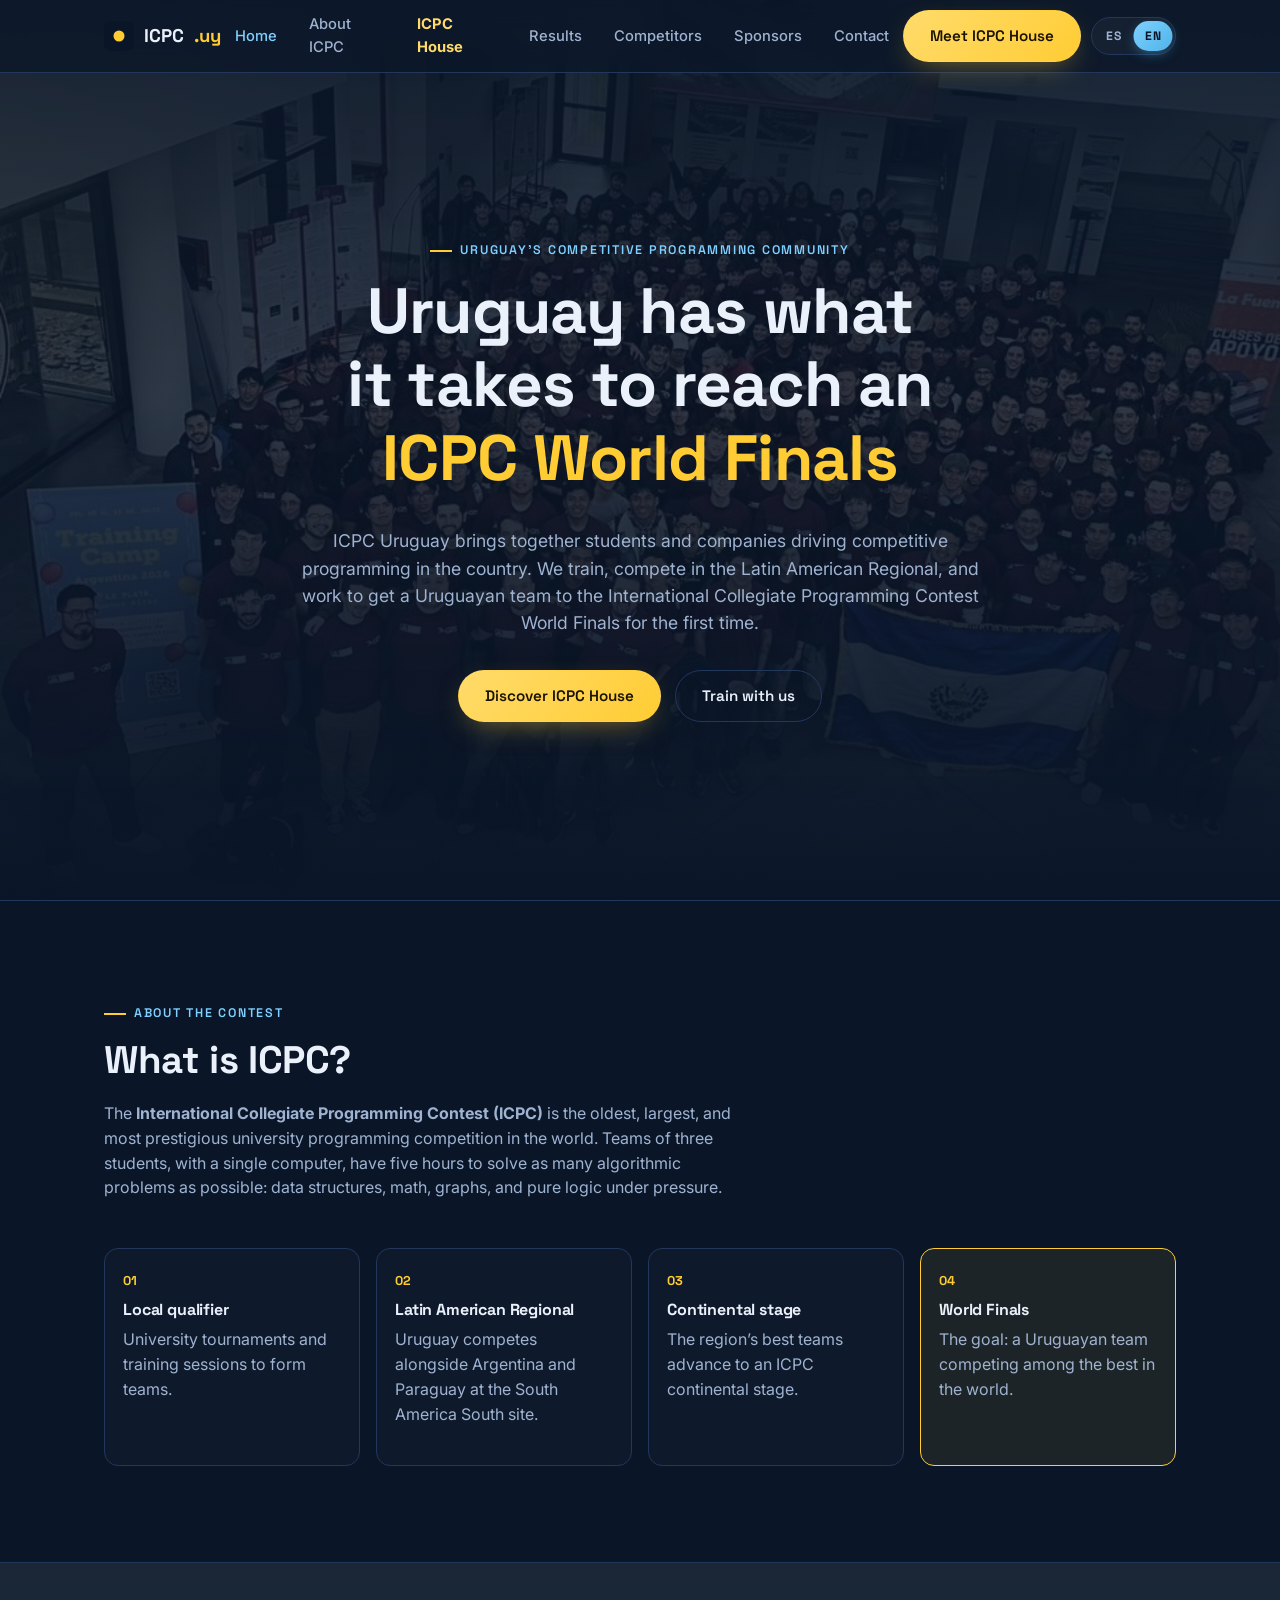
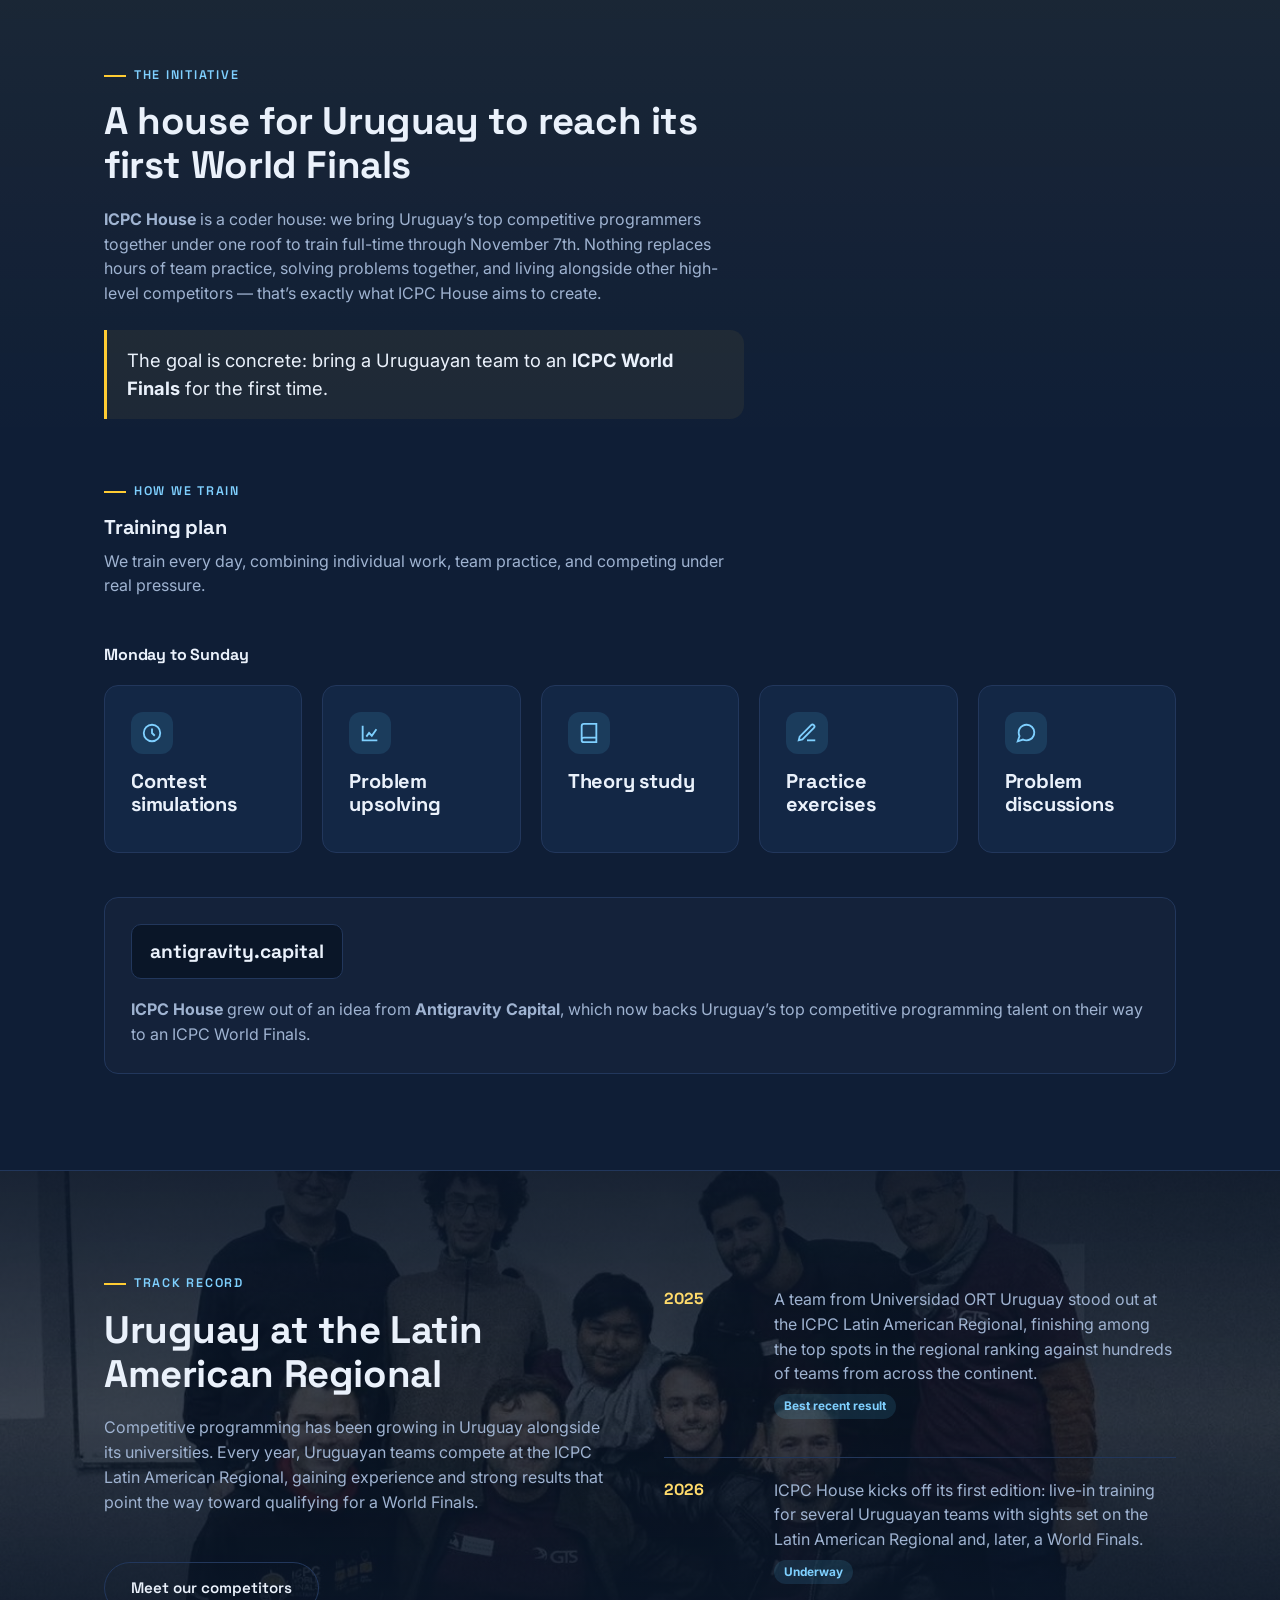
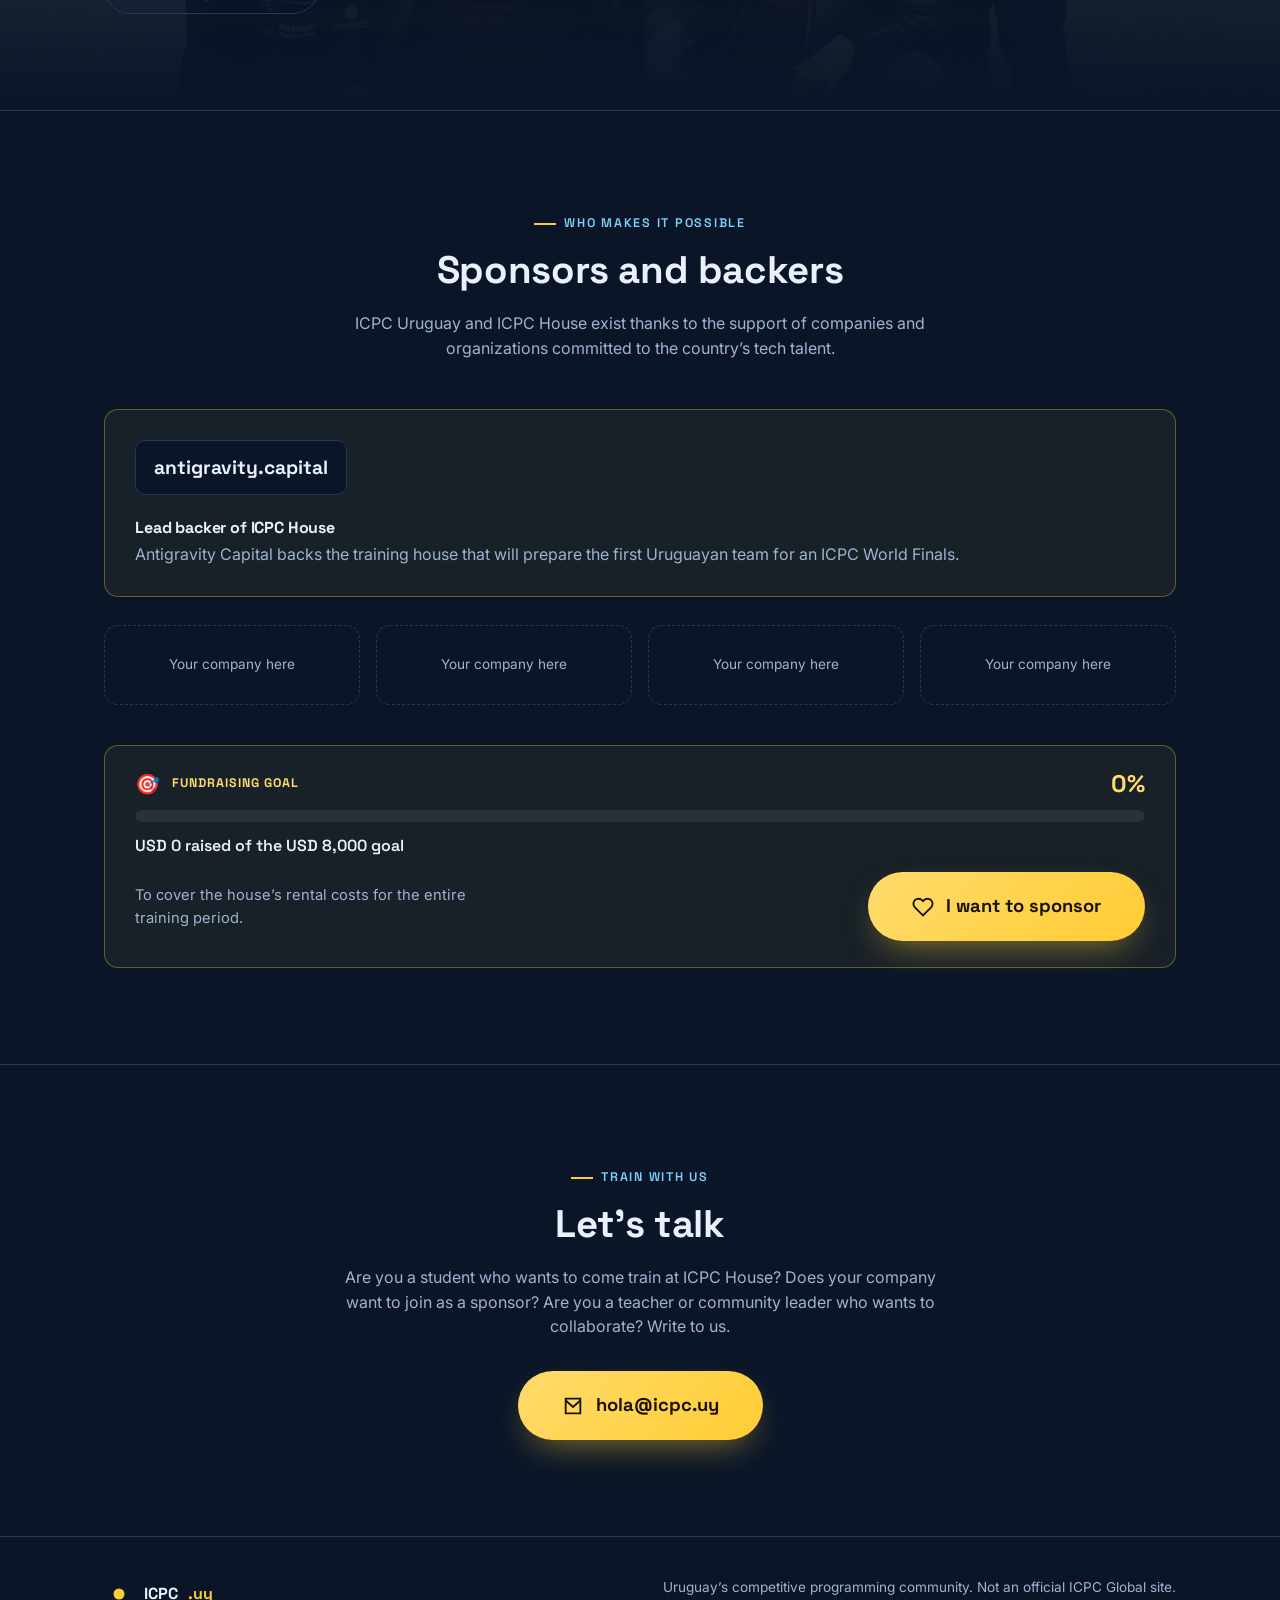
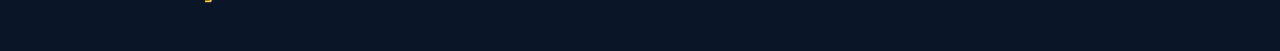
==== commit dbc59e3e: "fix(content): aclarar PDA por perfil, sumar a Thiago y sacar "universidades" del hero - Se quita "PD" ====
--- a/index.html
+++ b/index.html
@@ -9,7 +9,7 @@
   <link rel="preconnect" href="https://fonts.googleapis.com">
   <link rel="preconnect" href="https://fonts.gstatic.com" crossorigin>
   <link href="https://fonts.googleapis.com/css2?family=Inter:wght@400;500;600;700&family=Space+Grotesk:wght@500;600;700&display=swap" rel="stylesheet">
-  <link rel="stylesheet" href="css/style.css?v=3">
+  <link rel="stylesheet" href="css/style.css?v=7">
 
   <meta id="meta-og-title" property="og:title" content="ICPC Uruguay — On the Road to a World Finals">
   <meta id="meta-og-description" property="og:description" content="Meet ICPC House, the house preparing the first Uruguayan team for an ICPC World Finals.">
@@ -265,7 +265,7 @@
     </div>
   </footer>
 
-  <script src="js/i18n.js?v=3"></script>
-  <script src="js/main.js?v=3"></script>
+  <script src="js/i18n.js?v=7"></script>
+  <script src="js/main.js?v=7"></script>
 </body>
 </html>
--- a/css/style.css
+++ b/css/style.css
@@ -623,6 +623,20 @@
 
 .team-block:first-of-type { border-top: none; padding-top: 0; }
 
+.team-name {
+  display: inline-block;
+  padding: 6px 14px;
+  border-radius: 999px;
+  border: 1px solid rgba(255, 204, 51, 0.4);
+  background: rgba(255, 204, 51, 0.08);
+  color: var(--gold-strong);
+  font-size: .78rem;
+  font-family: var(--font-head);
+  font-weight: 700;
+  letter-spacing: .02em;
+  margin-bottom: 16px;
+}
+
 .team-name-placeholder {
   display: inline-block;
   padding: 6px 14px;
@@ -711,6 +725,34 @@
 .member-links a:hover { color: var(--sky-strong); border-color: var(--sky); }
 
 .member-links a.cf { font-family: "Space Grotesk", monospace; }
+
+.cf-elo {
+  font-weight: 700;
+}
+
+/* Placeholder member cards: integrantes de equipo aun sin confirmar */
+.member-card.is-placeholder {
+  align-items: center;
+  justify-content: center;
+  text-align: center;
+  min-height: 168px;
+  border-style: dashed;
+  background: transparent;
+}
+
+.member-card.is-placeholder .member-avatar {
+  background: transparent;
+  border: 1px dashed var(--border);
+  color: var(--text-dim);
+}
+
+.member-card .placeholder-label {
+  margin: 0;
+  font-family: var(--font-head);
+  font-weight: 600;
+  font-size: .92rem;
+  color: var(--text-dim);
+}
 
 /* Footer */
 footer {
